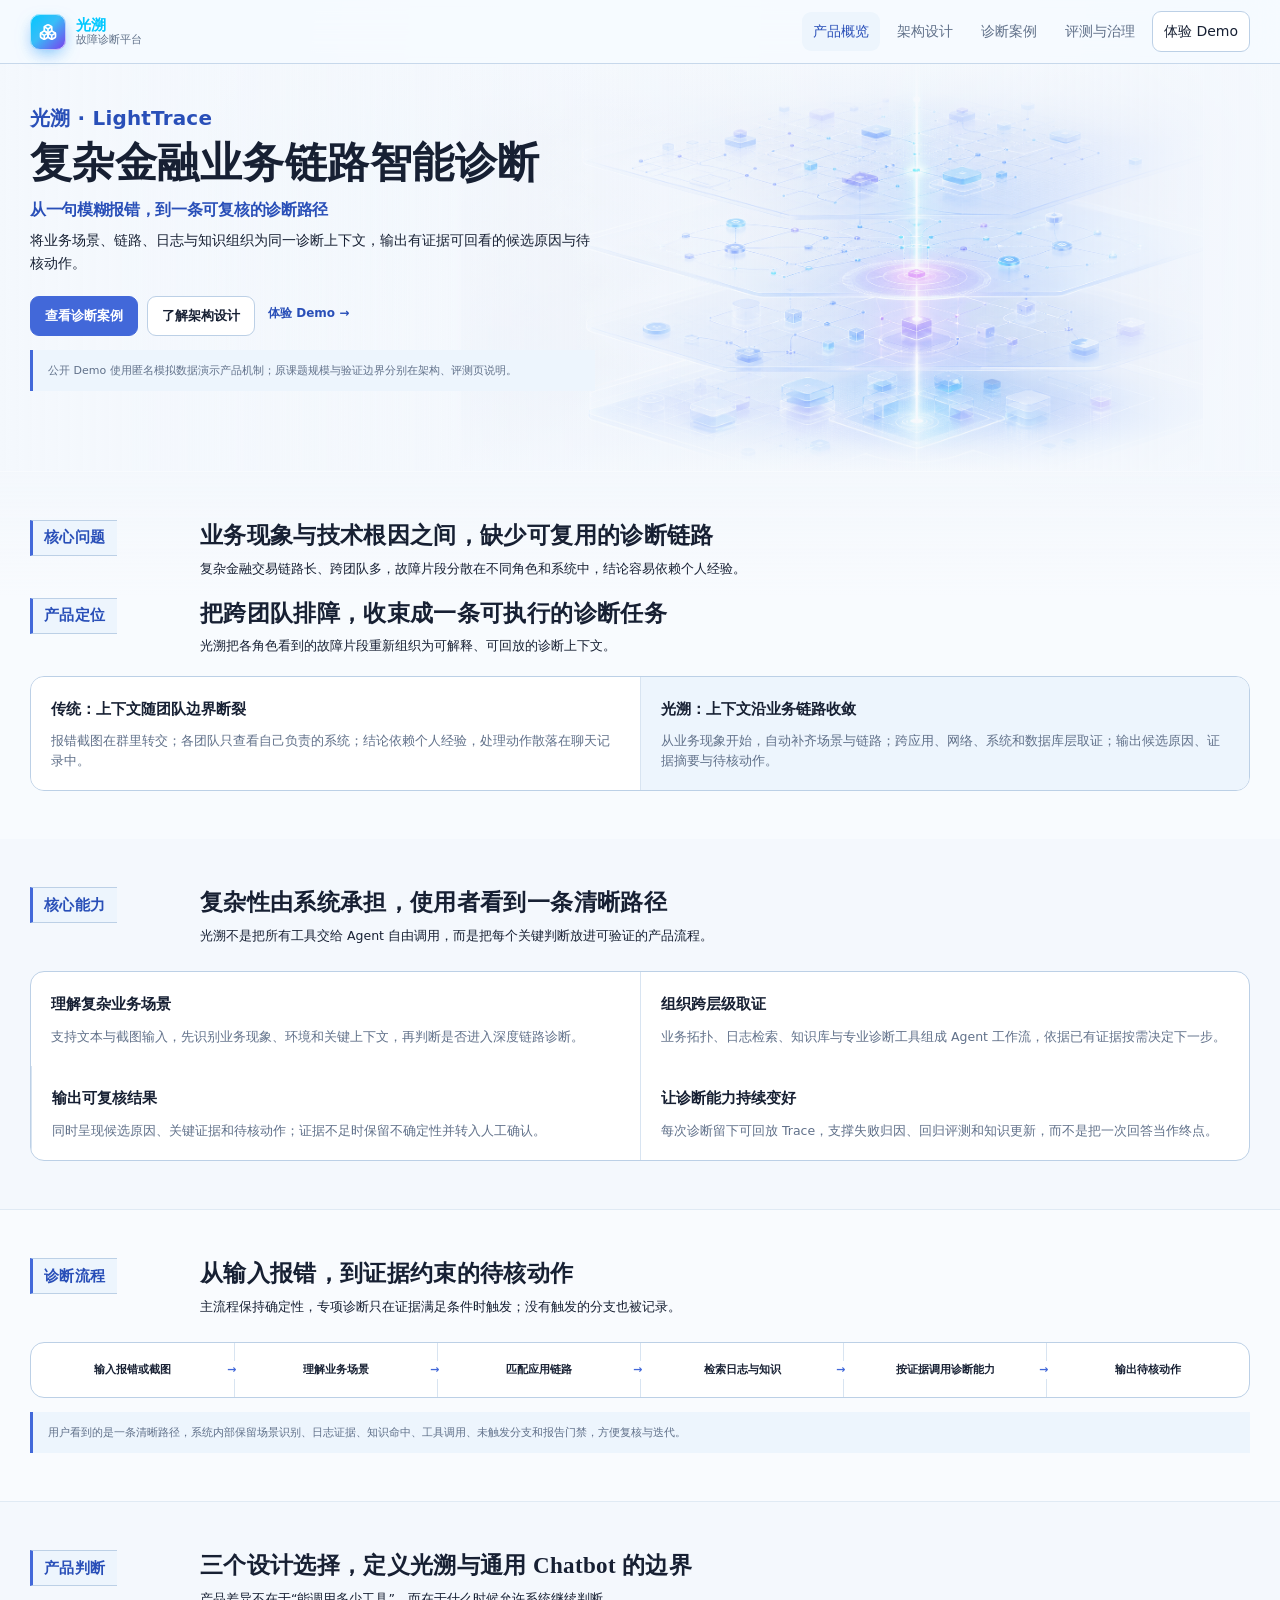
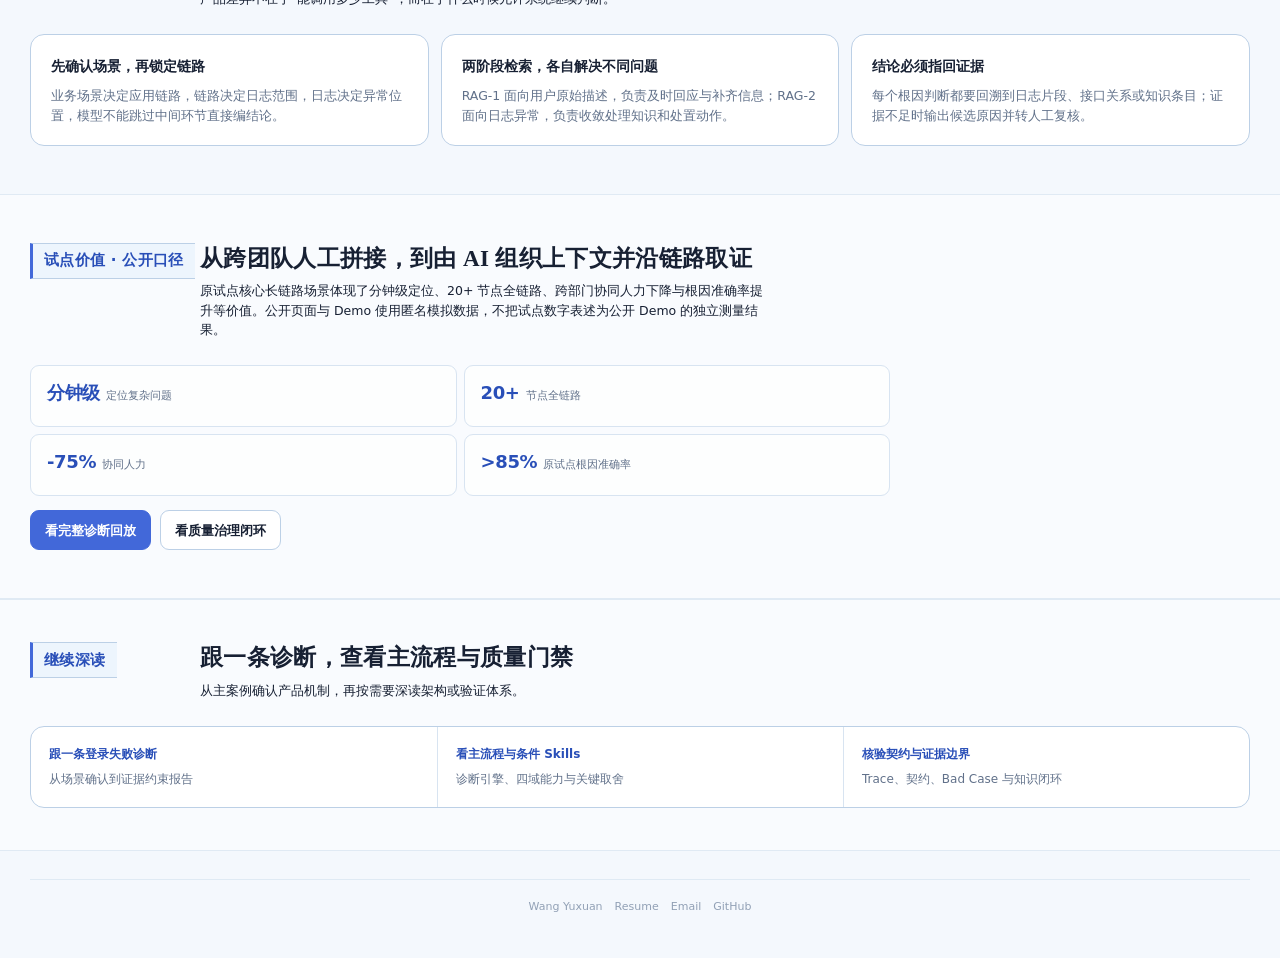
==== index.html @ bf8d35ad "feat: publish portfolio site" ====
<!doctype html>
<html lang="zh-CN">
<head>
<meta charset="utf-8"><meta name="viewport" content="width=device-width,initial-scale=1">
<meta name="description" content="光溯 LightTrace 复杂金融业务链路智能诊断平台产品概览。">
<title>光溯 LightTrace · 产品概览</title>
<link rel="stylesheet" href="guangsu-site.css">
<style>
.v2-note{margin-top:14px;padding:12px 15px;border-left:3px solid var(--blue);background:var(--soft);color:var(--muted);font-size:11px;line-height:1.55}
.path-head{margin-bottom:20px}.path-head+.path-head{margin-top:2px}.path-head h2{max-width:34em}.path-head p{max-width:46em}
.section:has(.reading-grid) .head h2{font-size:clamp(20px,1.8vw,24px);line-height:1.32}
.hero-proof{padding:0;border:0;border-radius:0;background:transparent;box-shadow:none}.hero-proof img{aspect-ratio:16/9;object-fit:cover;object-position:center top;border:0;border-radius:0;opacity:0}
.compare-grid,.capability-grid{display:grid;grid-template-columns:1fr 1fr;overflow:hidden;border:1px solid var(--line2);border-radius:var(--radius);background:var(--surface)}
.compare-grid article,.capability-grid article{padding:20px}.compare-grid article+article,.capability-grid article+article{border-left:1px solid var(--line)}
.compare-grid h3,.capability-grid h3{margin:0 0 10px;font-size:15px}.compare-grid p,.capability-grid p{margin:0;color:var(--muted);font-size:11px;line-height:1.55}.compare-grid article:first-child{background:rgba(255,255,255,.7)}.compare-grid article:last-child{background:var(--soft)}
.flow-band{display:grid;grid-template-columns:repeat(6,1fr);overflow:hidden;border:1px solid var(--line2);border-radius:var(--radius);background:var(--surface)}
.flow-band span{position:relative;padding:18px 12px;color:var(--ink);font-size:11px;font-weight:720;text-align:center}.flow-band span+span{border-left:1px solid var(--line)}.flow-band span+span:before{content:'→';position:absolute;left:-8px;top:18px;color:var(--blue);font-weight:800;background:var(--surface)}
.principle-grid{display:grid;grid-template-columns:repeat(3,1fr);gap:12px}.principle-grid article{padding:20px;border:1px solid var(--line2);border-radius:14px;background:var(--surface)}.principle-grid b{display:block;margin-bottom:8px;font-size:14px}.principle-grid p{margin:0;color:var(--muted);font-size:11px;line-height:1.55}
@media(max-width:900px){.flow-band{grid-template-columns:repeat(3,1fr)}.flow-band span:nth-child(4){border-left:0;border-top:1px solid var(--line)}.flow-band span:nth-child(n+5){border-top:1px solid var(--line)}.flow-band span:nth-child(4):before,.flow-band span:nth-child(5):before,.flow-band span:nth-child(6):before{display:none}.principle-grid{grid-template-columns:1fr}.compare-grid,.capability-grid{grid-template-columns:1fr}.compare-grid article+article,.capability-grid article+article{border-left:0;border-top:1px solid var(--line)}}
@media(max-width:680px){.flow-band{grid-template-columns:1fr}.flow-band span+span,.flow-band span:nth-child(n+4){border-left:0;border-top:1px solid var(--line)}.flow-band span+span:before{display:none}}
@media(max-width:680px){.path-head{margin-bottom:18px}.path-head+.path-head{margin-top:0}}
</style>
</head>
<body>
<a class="skip-link" href="#main">跳到主要内容</a>
<nav class="nav"><div class="shell navin"><a class="brand" href="index.html"><span class="brandmark" aria-hidden="true"><svg viewBox="0 0 24 24" fill="none"><path d="M2.97 12.92A2 2 0 0 0 2 14.63v3.24a2 2 0 0 0 .97 1.71l3 1.8a2 2 0 0 0 2.06 0L12 19v-5.5l-5-3-4.03 2.42Z"/><path d="m7 16.5-4.74-2.85M7 16.5l5-3M7 16.5v5.17"/><path d="M12 13.5V19l3.97 2.38a2 2 0 0 0 2.06 0l3-1.8a2 2 0 0 0 .97-1.71v-3.24a2 2 0 0 0-.97-1.71L17 10.5l-5 3Z"/><path d="m17 16.5-5-3m5 3 4.74-2.85M17 16.5v5.17"/><path d="M7.97 4.42A2 2 0 0 0 7 6.13v4.37l5 3 5-3V6.13a2 2 0 0 0-.97-1.71l-3-1.8a2 2 0 0 0-2.06 0l-3 1.8Z"/><path d="M12 8 7.26 5.15M12 8l4.74-2.85M12 13.5V8"/></svg></span><span>光溯<small>故障诊断平台</small></span></a><div class="links"><a aria-current="page" href="index.html">产品概览</a><a href="architecture.html">架构设计</a><a href="case-study.html">诊断案例</a><a href="evidence.html">评测与治理</a><a class="demo" href="https://aiops.litrace.site/" target="_blank" rel="noreferrer">体验 Demo</a></div></div></nav>
<main id="main">
<header class="hero"><div class="shell hero-grid"><div><h1><span class="title-label">光溯 · LightTrace</span><span class="title-main">复杂金融业务链路智能诊断</span></h1><p class="subhead">从一句模糊报错，到一条可复核的诊断路径</p><p class="lead">将业务场景、链路、日志与知识组织为同一诊断上下文，输出有证据可回看的候选原因与待核动作。</p><div class="actions"><a class="btn primary" href="case-study.html">查看诊断案例</a><a class="btn" href="architecture.html">了解架构设计</a><a class="text-link" href="https://aiops.litrace.site/" target="_blank" rel="noreferrer">体验 Demo →</a></div><div class="v2-note">公开 Demo 使用匿名模拟数据演示产品机制；原课题规模与验证边界分别在架构、评测页说明。</div></div><figure class="product-frame hero-proof"><img src="assets/hero-cross-layer.png" alt="光溯跨层诊断工作台视觉"></figure></div></header>

<section class="section path-section"><div class="shell"><div class="head path-head"><div class="label">核心问题</div><div><h2>业务现象与技术根因之间，缺少可复用的诊断链路</h2><p>复杂金融交易链路长、跨团队多，故障片段分散在不同角色和系统中，结论容易依赖个人经验。</p></div></div><div class="head path-head"><div class="label">产品定位</div><div><h2>把跨团队排障，收束成一条可执行的诊断任务</h2><p>光溯把各角色看到的故障片段重新组织为可解释、可回放的诊断上下文。</p></div></div><div class="compare-grid"><article><h3>传统：上下文随团队边界断裂</h3><p>报错截图在群里转交；各团队只查看自己负责的系统；结论依赖个人经验，处理动作散落在聊天记录中。</p></article><article><h3>光溯：上下文沿业务链路收敛</h3><p>从业务现象开始，自动补齐场景与链路；跨应用、网络、系统和数据库层取证；输出候选原因、证据摘要与待核动作。</p></article></div></div></section>

<section class="section"><div class="shell"><div class="head"><div class="label">核心能力</div><div><h2>复杂性由系统承担，使用者看到一条清晰路径</h2><p>光溯不是把所有工具交给 Agent 自由调用，而是把每个关键判断放进可验证的产品流程。</p></div></div><div class="capability-grid"><article><h3>理解复杂业务场景</h3><p>支持文本与截图输入，先识别业务现象、环境和关键上下文，再判断是否进入深度链路诊断。</p></article><article><h3>组织跨层级取证</h3><p>业务拓扑、日志检索、知识库与专业诊断工具组成 Agent 工作流，依据已有证据按需决定下一步。</p></article><article><h3>输出可复核结果</h3><p>同时呈现候选原因、关键证据和待核动作；证据不足时保留不确定性并转入人工确认。</p></article><article><h3>让诊断能力持续变好</h3><p>每次诊断留下可回放 Trace，支撑失败归因、回归评测和知识更新，而不是把一次回答当作终点。</p></article></div></div></section>

<section class="section alt"><div class="shell"><div class="head"><div class="label">诊断流程</div><div><h2>从输入报错，到证据约束的待核动作</h2><p>主流程保持确定性，专项诊断只在证据满足条件时触发；没有触发的分支也被记录。</p></div></div><div class="flow-band" aria-label="光溯核心诊断流程"><span>输入报错或截图</span><span>理解业务场景</span><span>匹配应用链路</span><span>检索日志与知识</span><span>按证据调用诊断能力</span><span>输出待核动作</span></div><div class="v2-note">用户看到的是一条清晰路径，系统内部保留场景识别、日志证据、知识命中、工具调用、未触发分支和报告门禁，方便复核与迭代。</div></div></section>

<section class="section"><div class="shell"><div class="head"><div class="label">产品判断</div><div><h2>三个设计选择，定义光溯与通用 Chatbot 的边界</h2><p>产品差异不在于“能调用多少工具”，而在于什么时候允许系统继续判断。</p></div></div><div class="principle-grid"><article><b>先确认场景，再锁定链路</b><p>业务场景决定应用链路，链路决定日志范围，日志决定异常位置，模型不能跳过中间环节直接编结论。</p></article><article><b>两阶段检索，各自解决不同问题</b><p>RAG-1 面向用户原始描述，负责及时回应与补齐信息；RAG-2 面向日志异常，负责收敛处理知识和处置动作。</p></article><article><b>结论必须指回证据</b><p>每个根因判断都要回溯到日志片段、接口关系或知识条目；证据不足时输出候选原因并转人工复核。</p></article></div></div></section>

<section class="section alt"><div class="shell"><div class="head"><div class="label">试点价值 · 公开口径</div><div><h2>从跨团队人工拼接，到由 AI 组织上下文并沿链路取证</h2><p>原试点核心长链路场景体现了分钟级定位、20+ 节点全链路、跨部门协同人力下降与根因准确率提升等价值。公开页面与 Demo 使用匿名模拟数据，不把试点数字表述为公开 Demo 的独立测量结果。</p></div></div><div class="metric-chips"><span><strong>分钟级</strong>定位复杂问题</span><span><strong>20+</strong> 节点全链路</span><span><strong>-75%</strong> 协同人力</span><span><strong>&gt;85%</strong> 原试点根因准确率</span></div><div class="actions"><a class="btn primary" href="case-study.html">看完整诊断回放</a><a class="btn" href="evidence.html">看质量治理闭环</a></div></div></section>

<section class="section alt reading-section"><div class="shell"><div class="head"><div class="label">继续深读</div><div><h2>跟一条诊断，查看主流程与质量门禁</h2><p>从主案例确认产品机制，再按需要深读架构或验证体系。</p></div></div><div class="reading-grid reading-rail"><a href="case-study.html">跟一条登录失败诊断<small>从场景确认到证据约束报告</small></a><a href="architecture.html">看主流程与条件 Skills<small>诊断引擎、四域能力与关键取舍</small></a><a href="evidence.html">核验契约与证据边界<small>Trace、契约、Bad Case 与知识闭环</small></a></div></div></section>
</main>
<footer class="footer"><div class="shell footin"><div class="foot-links"><span class="copyright">Wang Yuxuan</span><a href="resume/" target="_blank" rel="noreferrer">Resume</a><a href="mailto:wangyx9621@163.com">Email</a><a href="https://github.com/Yuxuan-23" target="_blank" rel="noreferrer">GitHub</a></div></div></footer>
</body></html>
---- guangsu-site.css ----
:root{color-scheme:light;--bg:#f4f8fd;--surface:#fff;--soft:#edf5fd;--violet:#f0edff;--sage:#e7f3ee;--silver:#eef2f6;--ink:#172033;--muted:#61718a;--line:#d8e4f1;--line2:#bcd0e6;--blue:#4268d9;--blue2:#294fb8;--green:#237967;--amber:#966015;--radius:14px;--max:1220px;--shadow:0 14px 36px rgba(45,83,130,.1)}
*{box-sizing:border-box}html{scroll-behavior:smooth}body{margin:0;background:radial-gradient(circle at 8% 0,rgba(38,187,229,.08),transparent 28rem),radial-gradient(circle at 92% 2%,rgba(111,82,224,.07),transparent 30rem),var(--bg);color:var(--ink);font-family:"SF Pro Display","PingFang SC","Microsoft YaHei",system-ui,sans-serif;line-height:1.65;-webkit-font-smoothing:antialiased}a{color:inherit;text-decoration:none}img{display:block;max-width:100%}.shell{width:min(calc(100% - 40px),var(--max));margin:auto}.nav{position:sticky;top:0;z-index:20;height:64px;border-bottom:1px solid rgba(188,208,230,.8);background:rgba(247,251,255,.9);backdrop-filter:blur(16px)}.navin{height:100%;display:flex;align-items:center;justify-content:space-between;gap:22px}.brand{display:flex;align-items:center;gap:10px;font-size:15px;font-weight:750}.brandmark{width:34px;height:34px;display:grid;place-items:center;border-radius:10px;background:linear-gradient(145deg,#1ebde7,#6753e7);color:#fff;box-shadow:0 8px 18px rgba(65,105,225,.22)}.brand small{display:block;color:var(--muted);font-size:10px;font-weight:520}.links{display:flex;align-items:center;gap:6px;white-space:nowrap}.links a{padding:8px 11px;border-radius:9px;color:var(--muted);font-size:13px}.links a:hover,.links a[aria-current=page]{background:var(--soft);color:var(--blue2)}.links .demo{border:1px solid var(--line2);background:var(--surface);color:var(--ink)}
.hero{padding:48px 0 40px}.hero-grid{display:grid;grid-template-columns:.96fr 1.04fr;gap:38px;align-items:center}.kicker{margin:0 0 8px;color:var(--blue);font-size:12px;font-weight:760;letter-spacing:.01em}.hero h1{margin:0 0 14px;font-size:clamp(32px,3vw,42px);line-height:1.15;letter-spacing:-.035em}.hero p{max-width:44em;margin:0 0 20px;color:var(--muted);font-size:15px}.actions{display:flex;flex-wrap:wrap;gap:9px}.btn{display:inline-flex;min-height:40px;align-items:center;justify-content:center;padding:0 14px;border:1px solid var(--line2);border-radius:9px;background:var(--surface);font-size:13px;font-weight:700}.btn.primary{border-color:var(--blue);background:var(--blue);color:#fff}.product-frame{padding:12px;border:1px solid var(--line2);border-radius:18px;background:rgba(255,255,255,.76);box-shadow:var(--shadow)}.product-frame img{width:100%;aspect-ratio:16/9;object-fit:cover;object-position:top;border:1px solid var(--line);border-radius:10px}.caption{display:flex;justify-content:space-between;gap:16px;padding:10px 2px 0;color:var(--muted);font-size:11px}
.section{padding:60px 0}.section.alt{border-block:1px solid rgba(216,228,241,.75);background:rgba(255,255,255,.42)}.head{display:grid;grid-template-columns:180px 1fr;gap:24px;margin-bottom:24px}.head .label{color:var(--blue);font-size:11px;font-weight:760}.head h2{margin:0 0 7px;font-size:clamp(24px,2.3vw,32px);line-height:1.22;letter-spacing:-.03em}.head p{max-width:68em;margin:0;color:var(--muted);font-size:13px}.subhead{margin:0 0 14px;font-size:18px;letter-spacing:-.02em}.small{color:var(--muted);font-size:12px}
.pain-grid{display:grid;grid-template-columns:repeat(4,1fr);overflow:hidden;border:1px solid var(--line2);border-radius:var(--radius);background:var(--surface)}.pain{min-height:190px;padding:22px}.pain+.pain{border-left:1px solid var(--line)}.pain strong{display:block;margin-bottom:9px;font-size:16px}.pain p{margin:0;color:var(--muted);font-size:13px}.impact{display:block;margin-top:18px;color:var(--blue2);font-size:12px;font-weight:720}
.before-after{display:grid;grid-template-columns:1fr 44px 1fr;align-items:stretch}.path{padding:22px;border:1px solid var(--line);border-radius:var(--radius);background:var(--surface)}.path.old{background:#f7f8fa}.path.new{background:var(--soft);border-color:var(--line2)}.path h3{margin:0 0 14px;font-size:16px}.steps{display:flex;flex-wrap:wrap;gap:7px}.step{padding:8px 10px;border-radius:8px;background:#fff;border:1px solid var(--line);font-size:12px}.arrow{display:grid;place-items:center;color:var(--blue);font-weight:800}
.arch{padding:22px;border:1px solid var(--line2);border-radius:18px;background:var(--surface);box-shadow:var(--shadow)}.arch-row{display:grid;grid-template-columns:130px 1fr;gap:14px;padding:14px 0}.arch-row+.arch-row{border-top:1px solid var(--line)}.layer{padding:12px;border-radius:9px;background:#dce7f2;color:var(--ink);font-size:13px;font-weight:730;text-align:center}.layer.blue{background:#dce8fb;color:#24406f}.layer.light{background:#e8f2ee;color:#23473e}.modules{display:grid;grid-template-columns:repeat(4,1fr);gap:9px}.module{padding:12px;border:1px solid var(--line);border-radius:9px;background:var(--silver);font-size:12px}.module strong{display:block;margin-bottom:4px;font-size:13px}.module span{color:var(--muted)}.module.violet{background:var(--violet)}
.value-grid{display:grid;grid-template-columns:repeat(3,1fr);gap:12px}.value{padding:22px;border:1px solid var(--line);border-radius:var(--radius);background:var(--surface)}.value b{display:block;margin-bottom:5px;color:var(--blue);font-size:25px;letter-spacing:-.03em}.value h3{margin:0 0 7px;font-size:16px}.value p{margin:0;color:var(--muted);font-size:12px}.scope{margin-top:12px;padding:12px 14px;border-left:3px solid var(--blue);background:var(--soft);color:var(--muted);font-size:12px}
.demo-layout{display:grid;grid-template-columns:1.1fr .9fr;gap:16px}.video-slot{min-height:380px;display:grid;place-items:center;padding:32px;border:1px solid var(--line2);border-radius:var(--radius);background:linear-gradient(145deg,var(--soft),var(--violet));text-align:center}.play{width:50px;height:50px;display:grid;place-items:center;margin:0 auto 14px;border:1px solid var(--line2);border-radius:12px;background:#fff;color:var(--blue)}.video-slot h3{margin:0 0 7px;font-size:19px}.video-slot p{max-width:38em;margin:0;color:var(--muted);font-size:13px}.shot-stack{display:grid;grid-template-columns:1fr 1fr;gap:10px}.shot{overflow:hidden;border:1px solid var(--line);border-radius:var(--radius);background:var(--surface)}.shot img{width:100%;aspect-ratio:16/10;object-fit:cover;object-position:top}.shot p{margin:0;padding:10px;color:var(--muted);font-size:11px}
.route-grid{display:grid;grid-template-columns:repeat(3,1fr);gap:12px}.route{min-height:180px;display:flex;flex-direction:column;justify-content:space-between;padding:20px;border:1px solid var(--line);border-radius:var(--radius);background:var(--surface)}.route h3{margin:0 0 7px;font-size:17px}.route p{margin:0;color:var(--muted);font-size:12px}.route span{margin-top:18px;color:var(--blue2);font-size:12px;font-weight:730}
.pagehead{padding:36px 0 26px;border-bottom:1px solid var(--line)}.pagehead h1{margin:0 0 8px;font-size:clamp(30px,3.2vw,40px);line-height:1.17;letter-spacing:-.035em}.pagehead p{max-width:68em;margin:0;color:var(--muted);font-size:14px}.prose{max-width:920px}.prose h2{margin:42px 0 10px;font-size:24px;letter-spacing:-.025em}.prose h3{margin:24px 0 8px;font-size:17px}.prose p,.prose li{color:#43526a;font-size:14px}.quote{padding:18px 20px;border-left:3px solid var(--blue);background:var(--soft);font-weight:650}.facts{display:grid;grid-template-columns:repeat(3,1fr);gap:10px}.fact{padding:16px;border:1px solid var(--line);border-radius:10px;background:var(--surface);font-size:12px;color:var(--muted)}.fact-tag{display:inline-block;margin-bottom:9px;padding:3px 8px;border-radius:20px;background:var(--soft);color:var(--blue2);font-size:10px;font-weight:730;letter-spacing:.02em}.fact b{display:block;margin-bottom:5px;color:var(--ink);font-size:15px}.flow{padding:20px;border:1px solid var(--line2);border-radius:16px;background:var(--surface)}.flow-group+.flow-group{margin-top:14px;padding-top:14px;border-top:1px solid var(--line)}.flow-title{margin-bottom:9px;color:var(--muted);font-size:11px;font-weight:730}.flow-nodes{display:grid;grid-template-columns:repeat(4,1fr);gap:22px}.node{position:relative;padding:13px;border:1px solid var(--line2);border-radius:9px;background:var(--soft);font-size:12px}.node:not(:last-child):after{content:"→";position:absolute;right:-17px;color:#8199b8}.node strong{display:block}.node span{color:var(--muted);font-size:11px}.trace{display:grid;grid-template-columns:1.1fr .9fr;gap:12px}.panel{padding:20px;border:1px solid var(--line);border-radius:var(--radius);background:var(--surface)}.panel h3{margin:0 0 12px;font-size:17px}.timeline{display:grid;gap:8px}.traceitem{display:grid;grid-template-columns:24px 1fr auto;gap:8px;font-size:12px}.traceitem i{width:17px;height:17px;display:grid;place-items:center;border-radius:50%;background:var(--blue);color:#fff;font-size:9px;font-style:normal}.traceitem em{color:var(--muted);font-size:10px;font-style:normal}.footer{padding:28px 0 42px;color:var(--muted);font-size:12px}.footin{display:flex;justify-content:space-between;gap:20px;padding-top:18px;border-top:1px solid var(--line)}

.provenance{display:grid;grid-template-columns:repeat(4,1fr);overflow:hidden;margin-top:18px;border:1px solid var(--line2);border-radius:12px;background:var(--surface)}.prov{padding:15px}.prov+.prov{border-left:1px solid var(--line)}.prov b{display:block;margin-bottom:4px;font-size:12px}.prov span{display:block;color:var(--muted);font-size:11px}.prov.mine{background:var(--soft)}
.sequence-map{overflow:hidden;border:1px solid var(--line2);border-radius:14px;background:var(--surface)}.seq-row{display:grid;grid-template-columns:126px 1fr;min-height:76px}.seq-row+.seq-row{border-top:1px solid var(--line)}.seq-label{display:flex;align-items:center;padding:14px;border-right:1px solid var(--line);background:#dce7f2;color:var(--ink);font-size:12px;font-weight:720}.seq-body{display:grid;grid-template-columns:repeat(6,1fr);align-items:stretch}.seq-cell{position:relative;padding:13px 12px;border-right:1px solid var(--line);font-size:11px}.seq-cell:last-child{border-right:0}.seq-cell b{display:block;margin-bottom:3px;font-size:12px}.seq-cell span{color:var(--muted)}.seq-cell.accent{background:var(--soft)}.seq-cell.violet{background:var(--violet)}.seq-cell.gate{background:var(--sage)}.seq-cell.empty{background:#fafbfd}.seq-callout{margin-top:10px;padding:11px 13px;border-left:3px solid var(--blue);background:var(--soft);color:var(--muted);font-size:12px}
.enterprise-arch{overflow:hidden;border:1px solid var(--line2);border-radius:14px;background:var(--surface);box-shadow:var(--shadow)}.ea-row{display:grid;grid-template-columns:118px 1fr}.ea-row+.ea-row{border-top:1px solid var(--line)}.ea-label{display:flex;align-items:center;justify-content:center;padding:14px;border-right:1px solid var(--line);background:#dce7f2;color:var(--ink);font-size:12px;font-weight:720;text-align:center}.ea-label.blue{background:#dce8fb;color:#24406f}.ea-body{padding:12px}.domain-heads,.domain-body{display:grid;grid-template-columns:repeat(4,1fr);gap:8px}.domain-heads{margin-bottom:8px}.domain-head{padding:7px;border-radius:7px;background:#dce8fb;color:#24406f;font-size:11px;font-weight:720;text-align:center}.domain-head:nth-child(2){background:#e8e7f6;color:#4b4772}.domain-head:nth-child(3){background:#e2f0ed;color:#285f53}.domain-head:nth-child(4){background:#e7ecf2;color:#405066}.domain-col{min-height:112px;padding:10px;border:1px solid var(--line);border-radius:8px;background:var(--soft)}.domain-col:nth-child(2){background:#f1effa}.domain-col:nth-child(3){background:#edf7f3}.domain-col:nth-child(4){background:#f0f3f7}.domain-col b{display:block;margin-bottom:6px;font-size:12px}.domain-col ul{margin:0;padding-left:16px;color:var(--muted);font-size:10px}.support-grid{display:grid;grid-template-columns:1.1fr 1fr 1fr;gap:8px}.support-block{padding:10px;border:1px solid var(--line);border-radius:8px;background:#f8fafc;font-size:11px}.support-block:nth-child(2){background:#f3f0fa}.support-block:nth-child(3){background:#eef6f3}.support-block b{display:block}.support-block span{color:var(--muted);font-size:10px}

.diagnosis-flow{padding:20px;border:1px solid var(--line2);border-radius:14px;background:var(--surface);box-shadow:var(--shadow)}.df-main{display:grid;grid-template-columns:1fr 40px 1fr 40px 2fr 40px 1fr;align-items:center}.df-node{min-height:76px;padding:12px;border:1px solid var(--line2);border-radius:9px;background:var(--silver);font-size:11px}.df-node b{display:block;margin-bottom:3px;font-size:12px}.df-node span{color:var(--muted)}.df-node.intent{background:var(--soft)}.df-node.rag{background:var(--violet)}.df-node.scene{background:#e8f1fb}.df-node.confirm{background:var(--sage)}.df-arrow{color:#7e96b4;text-align:center;font-weight:800}.df-parallel{display:grid;grid-template-columns:1fr 1fr;gap:8px}.df-branch-label{margin:13px 0 7px;color:var(--muted);font-size:10px;font-weight:720}.df-branches{display:grid;grid-template-columns:1fr 1fr;gap:10px}.df-branch{padding:11px 12px;border:1px solid var(--line);border-radius:8px;background:#fafbfd;font-size:11px}.df-branch b{display:block}.df-branch span{color:var(--muted)}.df-deep{display:grid;grid-template-columns:repeat(6,1fr);gap:8px;margin-top:10px}.df-deep .df-node{min-height:82px}.df-note{margin-top:12px;padding:10px 12px;border-left:3px solid var(--blue);background:var(--soft);color:var(--muted);font-size:11px}
@media(max-width:900px){.hero-grid,.demo-layout,.trace{grid-template-columns:1fr}.head{grid-template-columns:1fr;gap:6px}.pain-grid{grid-template-columns:1fr 1fr}.pain:nth-child(3){border-left:0;border-top:1px solid var(--line)}.pain:nth-child(4){border-top:1px solid var(--line)}.modules{grid-template-columns:1fr 1fr}.route-grid{grid-template-columns:1fr}.value-grid,.facts{grid-template-columns:1fr 1fr}.flow-nodes{grid-template-columns:1fr 1fr}.node:after{display:none}.provenance{grid-template-columns:1fr 1fr}.prov:nth-child(3){border-left:0;border-top:1px solid var(--line)}.prov:nth-child(4){border-top:1px solid var(--line)}.seq-row{grid-template-columns:100px 1fr}.seq-body{grid-template-columns:repeat(3,1fr)}.seq-cell:nth-child(n+4){border-top:1px solid var(--line)}.ea-row{grid-template-columns:92px 1fr}.domain-heads,.domain-body{grid-template-columns:1fr 1fr}.support-grid{grid-template-columns:1fr 1fr}.df-main{grid-template-columns:1fr}.df-arrow{padding:4px;transform:rotate(90deg)}.df-deep{grid-template-columns:repeat(3,1fr)}}
@media(max-width:680px){.shell{width:min(calc(100% - 28px),var(--max))}.nav{height:58px}.navin{gap:8px}.brand>span:last-child{display:none}.links{max-width:calc(100% - 44px);overflow-x:auto;scrollbar-width:none}.links::-webkit-scrollbar{display:none}.links a{padding:7px 9px;font-size:12px}.hero{padding:34px 0 30px}.hero h1{font-size:30px}.section{padding:44px 0}.pain-grid,.value-grid,.facts,.shot-stack,.provenance{grid-template-columns:1fr}.pain+.pain,.prov+.prov{border-left:0;border-top:1px solid var(--line)}.before-after{grid-template-columns:1fr}.arrow{height:36px;transform:rotate(90deg)}.arch{padding:14px}.arch-row{grid-template-columns:1fr}.modules,.flow-nodes{grid-template-columns:1fr}.video-slot,.demo-intro{min-height:280px}.caption,.footin{display:grid}.pagehead{padding:30px 0 22px}.seq-row,.ea-row{grid-template-columns:1fr}.seq-label,.ea-label{border-right:0}.seq-body{grid-template-columns:1fr}.seq-cell{border-right:0;border-top:1px solid var(--line)}.seq-cell:first-child{border-top:0}.domain-heads{display:none}.domain-body,.support-grid{grid-template-columns:1fr}.diagnosis-flow{padding:14px}.df-parallel,.df-branches,.df-deep{grid-template-columns:1fr}}
@media(prefers-reduced-motion:reduce){html{scroll-behavior:auto}}

/* Editorial case-study rhythm: quieter headings, denser reading, wide technical figures. */
.hero{padding:44px 0 36px}.hero h1,.pagehead h1{font-size:clamp(26px,2.2vw,32px);line-height:1.25;letter-spacing:-.02em;font-weight:700}.hero h1{margin-bottom:12px}.hero p{max-width:36em;margin-bottom:18px;font-size:14px}.section{padding:46px 0}.head{gap:16px;margin-bottom:18px}.head h2,.prose h2{font-size:clamp(20px,1.6vw,24px);line-height:1.3;letter-spacing:-.015em;font-weight:680}.head p,.pagehead p{max-width:46em;font-size:14px}.pagehead{padding:32px 0 24px}.prose{max-width:740px}.prose h2{margin:32px 0 8px}.prose h3{margin:22px 0 7px;font-size:16px;font-weight:650}.pain{min-height:0;padding:18px}.value b{font-size:22px}.human-trace article{min-height:0;padding:16px}.human-trace i{margin-bottom:11px}.case-narrative h3,.owner-statement>article h3,.prompt-guardrails h3{font-size:18px}.gate-number{font-size:28px}.knowledge-governance aside strong{font-size:36px}.metric-lanes b{font-size:12px}.badcase-loop p{font-size:11px}.knowledge-model span{font-size:11px}.governance-index a:hover{transform:none}
.demo-intro{min-height:380px;display:grid;place-items:center;padding:32px;border:1px solid var(--line2);border-radius:var(--radius);background:linear-gradient(145deg,var(--soft),var(--violet));text-align:center}.demo-intro h3{margin:0 0 8px;font-size:19px}.demo-intro p{max-width:38em;margin:0;color:var(--muted);font-size:13px}

.skip-link{position:fixed;top:8px;left:8px;z-index:30;padding:8px 12px;background:var(--ink);color:#fff;transform:translateY(-160%)}.skip-link:focus{transform:translateY(0)}
.evidence-head{padding:48px 0 38px}.evidence-intro{display:grid;grid-template-columns:1.15fr .85fr;gap:56px;align-items:end}.evidence-intro h1{max-width:16em}.evidence-intro>p{max-width:36em;padding-bottom:5px}
.evidence-section{padding:30px 0}.module-index{display:grid;grid-template-columns:1fr 1fr;border-block:1px solid var(--line2)}.module-index article{display:grid;grid-template-columns:48px 1fr;gap:14px;padding:22px 24px}.module-index article+article{border-left:1px solid var(--line2)}.module-index span{color:var(--blue);font:700 13px ui-monospace,SFMono-Regular,Menlo,monospace}.module-index b{font-size:15px}.module-index p{margin:3px 0 0;color:var(--muted);font-size:12px}
.evidence-case{display:grid;grid-template-columns:1.45fr .55fr;gap:14px}.case-narrative,.gate-summary{padding:26px;border:1px solid var(--line2);background:var(--surface)}.case-narrative{border-radius:18px 8px 8px 18px}.gate-summary{border-radius:8px 18px 18px 8px;background:var(--sage)}.case-tag,.eyebrow{margin-bottom:10px;color:var(--blue);font-size:11px;font-weight:760}.case-narrative h3{max-width:25em;margin:0 0 10px;font-size:23px;line-height:1.3;letter-spacing:-.025em}.case-narrative>p{max-width:62em;margin:0 0 20px;color:var(--muted);font-size:13px}.finding-row{display:grid;grid-template-columns:110px 1fr;gap:10px;padding:11px 0;border-top:1px solid var(--line);font-size:12px}.finding-row span{color:var(--green);font-weight:730}.finding-row.muted span{color:var(--muted)}.gate-number{color:var(--green);font:760 42px/1 ui-monospace,SFMono-Regular,Menlo,monospace;letter-spacing:-.06em}.gate-summary>p{margin:5px 0 18px;font-size:12px;font-weight:720}.gate-summary dl{margin:0}.gate-summary dl div{display:flex;justify-content:space-between;gap:12px;padding:9px 0;border-top:1px solid rgba(35,121,103,.18);font-size:12px}.gate-summary dt{color:#52756c}.gate-summary dd{margin:0;font-weight:720}.gate-summary small{display:block;margin-top:14px;color:#52756c;font-size:10px}
.human-trace{display:grid;grid-template-columns:repeat(5,1fr);margin-top:14px;overflow:hidden;border:1px solid var(--line2);border-radius:14px;background:var(--surface)}.human-trace article{position:relative;min-height:150px;padding:19px}.human-trace article+article{border-left:1px solid var(--line)}.human-trace i{display:block;margin-bottom:24px;color:var(--blue);font:700 12px ui-monospace,SFMono-Regular,Menlo,monospace;font-style:normal}.human-trace b{display:block;font-size:14px}.human-trace p{margin:5px 0 0;color:var(--muted);font-size:11px}
.skip-grid{display:grid;grid-template-columns:1fr 1fr 1.12fr;gap:10px;margin-top:14px}.skip-grid article{padding:20px;border:1px solid var(--line);border-radius:12px;background:var(--silver)}.skip-grid article.next-action{background:var(--soft);border-color:var(--line2)}.skip-grid span{color:var(--amber);font-size:10px;font-weight:760}.skip-grid .next-action span{color:var(--blue)}.skip-grid h3{margin:7px 0 5px;font-size:15px}.skip-grid p{margin:0;color:var(--muted);font-size:11px}
.technical-proof{margin-top:14px;border:1px solid var(--line);border-radius:12px;background:var(--surface)}.technical-proof summary{padding:15px 18px;cursor:pointer;color:var(--blue2);font-size:12px;font-weight:720}.technical-proof summary:focus-visible{outline:2px solid var(--blue);outline-offset:3px}.proof-grid{display:grid;grid-template-columns:repeat(3,1fr);border-top:1px solid var(--line)}.proof-grid p{margin:0;padding:15px 18px;color:var(--muted);font-size:11px}.proof-grid p:nth-child(n+4){border-top:1px solid var(--line)}.proof-grid p:not(:nth-child(3n+1)){border-left:1px solid var(--line)}.proof-grid b{display:block;margin-bottom:3px;color:var(--ink);font-size:12px}.proof-copy{padding:0 18px 15px;border-top:1px solid var(--line)}.proof-copy p{max-width:76em;color:var(--muted);font-size:12px}
.knowledge-story{display:grid;grid-template-columns:.82fr 1.18fr;gap:14px}.knowledge-thesis{padding:26px;border-radius:18px;background:var(--ink);color:#fff}.knowledge-thesis .eyebrow{color:#9cb8ff}.knowledge-thesis h3{max-width:16em;margin:0 0 12px;font-size:25px;line-height:1.28;letter-spacing:-.03em}.knowledge-thesis>p:last-child{margin:0;color:#bac6d9;font-size:12px}.failure-map{display:grid;grid-template-columns:repeat(3,1fr);overflow:hidden;border:1px solid var(--line2);border-radius:18px;background:var(--surface)}.failure-map article{padding:22px}.failure-map article+article{border-left:1px solid var(--line)}.failure-map span{color:var(--muted);font-size:10px}.failure-map b{display:block;margin:20px 0 6px;font-size:16px}.failure-map p{margin:0;color:var(--muted);font-size:11px}
.quality-loop{display:grid;grid-template-columns:230px 1fr;margin-top:14px;border:1px solid var(--line2);border-radius:14px;background:var(--surface)}.loop-title{padding:22px;border-right:1px solid var(--line);background:var(--soft)}.loop-title span{font-size:14px;font-weight:730}.loop-title p{margin:6px 0 0;color:var(--muted);font-size:11px}.quality-loop ol{display:grid;grid-template-columns:repeat(5,1fr);margin:0;padding:0;list-style:none}.quality-loop li{position:relative;padding:20px 15px}.quality-loop li+li{border-left:1px solid var(--line)}.quality-loop b{display:block;font-size:12px}.quality-loop span{display:block;margin-top:4px;color:var(--muted);font-size:10px}
.knowledge-evidence{display:grid;grid-template-columns:1fr 1fr;gap:14px;margin-top:14px}.knowledge-evidence article{padding:22px;border:1px solid var(--line);border-radius:12px;background:var(--surface)}.knowledge-evidence h3{margin:0 0 12px;font-size:15px}.knowledge-evidence ul{margin:0;padding-left:17px;color:var(--muted);font-size:11px}.knowledge-evidence li+li{margin-top:6px}
@media(max-width:900px){.evidence-intro,.knowledge-story{grid-template-columns:1fr}.evidence-case{grid-template-columns:1fr}.case-narrative,.gate-summary{border-radius:14px}.human-trace{grid-template-columns:repeat(2,1fr)}.human-trace article:nth-child(odd){border-left:0}.human-trace article:nth-child(n+3){border-top:1px solid var(--line)}.skip-grid{grid-template-columns:1fr 1fr}.skip-grid .next-action{grid-column:1/-1}.failure-map{grid-template-columns:1fr}.failure-map article+article{border-left:0;border-top:1px solid var(--line)}.quality-loop{grid-template-columns:1fr}.loop-title{border-right:0;border-bottom:1px solid var(--line)}.quality-loop ol{grid-template-columns:repeat(3,1fr)}.quality-loop li:nth-child(4){border-left:0;border-top:1px solid var(--line)}.quality-loop li:nth-child(n+4){border-top:1px solid var(--line)}}
@media(max-width:680px){.module-index,.knowledge-evidence{grid-template-columns:1fr}.module-index article+article{border-left:0;border-top:1px solid var(--line2)}.human-trace,.skip-grid,.proof-grid,.quality-loop ol{grid-template-columns:1fr}.human-trace article+article,.human-trace article:nth-child(odd){border-left:0}.human-trace article:nth-child(n+2){border-top:1px solid var(--line)}.skip-grid .next-action{grid-column:auto}.proof-grid p:not(:nth-child(3n+1)){border-left:0}.proof-grid p:nth-child(n+2){border-top:1px solid var(--line)}.quality-loop li+li,.quality-loop li:nth-child(4){border-left:0;border-top:1px solid var(--line)}}

.governance-index{display:grid;grid-template-columns:repeat(4,1fr);border-block:1px solid var(--line2)}.governance-index a{display:grid;grid-template-columns:34px 1fr;padding:20px 18px;transition:background .2s ease,transform .2s ease}.governance-index a+a{border-left:1px solid var(--line2)}.governance-index a:hover{background:var(--soft);transform:translateY(-2px)}.governance-index a:focus-visible{outline:2px solid var(--blue);outline-offset:2px}.governance-index span{grid-row:1/3;color:var(--blue);font:700 11px ui-monospace,SFMono-Regular,Menlo,monospace}.governance-index b{font-size:13px}.governance-index small{color:var(--muted);font-size:10px}
.owner-statement{display:grid;grid-template-columns:.78fr 1.22fr;gap:14px}.owner-statement>article{padding:28px;border-radius:18px;background:var(--ink);color:#fff}.owner-statement>article .eyebrow{color:#9cb8ff}.owner-statement>article h3{margin:0 0 12px;font-size:24px;line-height:1.3;letter-spacing:-.03em}.owner-statement>article p:last-child{margin:0;color:#bac6d9;font-size:12px}.quality-questions{display:grid;grid-template-columns:1fr 1fr;overflow:hidden;border:1px solid var(--line2);border-radius:18px;background:var(--surface)}.quality-questions article{padding:20px}.quality-questions article:nth-child(even){border-left:1px solid var(--line)}.quality-questions article:nth-child(n+3){border-top:1px solid var(--line)}.quality-questions span{color:var(--blue);font-size:10px;font-weight:760}.quality-questions b{display:block;margin:12px 0 5px;font-size:14px}.quality-questions p{margin:0;color:var(--muted);font-size:10px}.metric-lanes{display:grid;grid-template-columns:repeat(4,1fr);margin-top:14px;border:1px solid var(--line2);border-radius:12px;background:var(--surface)}.metric-lanes article{padding:17px}.metric-lanes article+article{border-left:1px solid var(--line)}.metric-lanes span{display:block;color:var(--muted);font-size:10px}.metric-lanes b{font-size:11px}
.knowledge-governance{display:grid;grid-template-columns:210px 1fr;gap:14px}.knowledge-governance>aside{display:flex;flex-direction:column;justify-content:flex-end;padding:25px;border-radius:18px;background:var(--blue);color:#fff}.knowledge-governance aside strong{font:760 58px/1 ui-monospace,SFMono-Regular,Menlo,monospace;letter-spacing:-.08em}.knowledge-governance aside span{margin-top:8px;font-size:13px;font-weight:720}.knowledge-governance aside p{margin:6px 0 0;color:#dbe5ff;font-size:10px}.knowledge-pipeline{display:grid;grid-template-columns:repeat(4,1fr);overflow:hidden;border:1px solid var(--line2);border-radius:18px;background:var(--surface)}.knowledge-pipeline article{padding:21px}.knowledge-pipeline article+article{border-left:1px solid var(--line)}.knowledge-pipeline i{display:block;margin-bottom:28px;color:var(--blue);font:700 11px ui-monospace,SFMono-Regular,Menlo,monospace;font-style:normal}.knowledge-pipeline b{display:block;font-size:13px}.knowledge-pipeline p{margin:5px 0 0;color:var(--muted);font-size:10px}.knowledge-model{display:flex;align-items:center;justify-content:space-between;gap:8px;margin-top:14px;padding:16px;border:1px solid var(--line2);border-radius:12px;background:var(--soft)}.knowledge-model span{padding:8px 10px;border-radius:7px;background:#fff;font-size:10px;font-weight:720}.knowledge-model i{color:var(--blue);font-style:normal}.knowledge-principles{display:grid;grid-template-columns:repeat(3,1fr);gap:10px;margin-top:14px}.knowledge-principles article{padding:19px;border:1px solid var(--line);border-radius:11px;background:var(--surface)}.knowledge-principles b{font-size:13px}.knowledge-principles p{margin:5px 0 0;color:var(--muted);font-size:10px}
.eval-system{display:grid;grid-template-columns:.88fr 1.12fr;gap:14px}.prompt-guardrails{padding:25px;border-radius:18px;background:var(--ink);color:#fff}.prompt-guardrails .eyebrow{color:#9cb8ff}.prompt-guardrails h3{margin:0 0 14px;font-size:22px}.prompt-guardrails ul{margin:0;padding-left:18px;color:#bac6d9;font-size:11px}.prompt-guardrails li+li{margin-top:7px}.eval-layers{display:grid;overflow:hidden;border:1px solid var(--line2);border-radius:18px;background:var(--surface)}.eval-layers article{display:grid;grid-template-columns:130px 1fr;align-items:center;padding:18px}.eval-layers article+article{border-top:1px solid var(--line)}.eval-layers span{grid-row:1/3;color:var(--blue);font-size:10px;font-weight:760}.eval-layers b{font-size:13px}.eval-layers p{margin:2px 0 0;color:var(--muted);font-size:10px}.badcase-loop{display:grid;grid-template-columns:1fr 24px 1fr 24px 1fr 24px 1fr 24px 1fr;align-items:stretch;margin-top:14px;border:1px solid var(--line2);border-radius:14px;background:var(--surface)}.badcase-loop>div{padding:17px}.badcase-loop>i{display:grid;place-items:center;color:var(--blue);font-style:normal}.badcase-loop span{display:block;color:var(--blue);font:700 9px ui-monospace,SFMono-Regular,Menlo,monospace}.badcase-loop b{display:block;margin-top:9px;font-size:11px}.badcase-loop p{margin:3px 0 0;color:var(--muted);font-size:9px}.failure-taxonomy{display:flex;flex-wrap:wrap;align-items:center;gap:7px;margin-top:12px;padding:13px 15px;border-left:3px solid var(--blue);background:var(--soft)}.failure-taxonomy span{margin-right:8px;color:var(--muted);font-size:10px}.failure-taxonomy b{padding:5px 7px;border:1px solid var(--line);border-radius:6px;background:#fff;font-size:9px;font-weight:650}
@media(max-width:900px){.governance-index{grid-template-columns:1fr 1fr}.governance-index a:nth-child(3){border-left:0;border-top:1px solid var(--line2)}.governance-index a:nth-child(4){border-top:1px solid var(--line2)}.owner-statement,.eval-system{grid-template-columns:1fr}.metric-lanes{grid-template-columns:1fr 1fr}.metric-lanes article:nth-child(3){border-left:0;border-top:1px solid var(--line)}.metric-lanes article:nth-child(4){border-top:1px solid var(--line)}.knowledge-governance{grid-template-columns:1fr}.knowledge-pipeline{grid-template-columns:1fr 1fr}.knowledge-pipeline article:nth-child(3){border-left:0;border-top:1px solid var(--line)}.knowledge-pipeline article:nth-child(4){border-top:1px solid var(--line)}.knowledge-model{flex-wrap:wrap;justify-content:flex-start}.badcase-loop{grid-template-columns:1fr}.badcase-loop>i{padding:3px;transform:rotate(90deg)}}
@media(max-width:680px){.governance-index,.quality-questions,.metric-lanes,.knowledge-pipeline,.knowledge-principles{grid-template-columns:1fr}.governance-index a+a,.governance-index a:nth-child(3),.governance-index a:nth-child(4),.quality-questions article:nth-child(even),.quality-questions article:nth-child(n+2),.metric-lanes article+article,.knowledge-pipeline article+article,.knowledge-pipeline article:nth-child(3),.knowledge-pipeline article:nth-child(4){border-left:0;border-top:1px solid var(--line)}.knowledge-model i{transform:rotate(90deg)}.eval-layers article{grid-template-columns:1fr}.eval-layers span{grid-row:auto}.failure-taxonomy{align-items:flex-start}}

/* Case dossier homepage: denser evidence-first scanning for recruiters. */
.case-hero{padding:28px 0 24px}
.case-meta{display:flex;flex-wrap:wrap;gap:7px 18px;margin-bottom:17px;padding-bottom:13px;border-bottom:1px solid var(--line);color:var(--muted);font-size:10.5px}
.case-meta span{white-space:nowrap}.case-meta b{margin-right:4px;color:var(--ink);font-weight:760}
.case-hero-grid{display:grid;grid-template-columns:.8fr 1.2fr;gap:32px;align-items:center}
.case-brief h1{max-width:12em;margin:0 0 13px;font-size:clamp(31px,3vw,41px);line-height:1.15;letter-spacing:-.035em}
.task-line{max-width:35em!important;margin-bottom:14px!important;color:var(--ink)!important;font-size:13px!important;font-weight:620}
.metric-chips{display:grid;grid-template-columns:1fr 1fr;gap:7px;margin:14px 0 9px}
.metric-chips span{display:flex;align-items:baseline;gap:6px;padding:8px 10px;border:1px solid var(--line);border-radius:9px;background:rgba(255,255,255,.7);color:var(--muted);font-size:10px;white-space:nowrap}
.metric-chips strong{color:var(--blue2);font-size:14px;letter-spacing:-.02em}
.scope-inline{margin:0 0 14px!important;color:var(--muted)!important;font-size:10px!important;line-height:1.45!important}
.case-actions{align-items:center}.text-link{padding:8px 4px;color:var(--blue2);font-size:12px;font-weight:730}.text-link:hover{text-decoration:underline;text-underline-offset:4px}.text-link:focus-visible{outline:2px solid var(--blue);outline-offset:3px}
.path-proof{padding:10px}.path-proof img{aspect-ratio:16/9;object-position:top}
.path-anchors{display:grid;grid-template-columns:repeat(4,1fr);gap:6px;margin-top:8px}
.path-anchors span{padding:6px 7px;border-radius:7px;background:var(--soft);color:var(--blue2);font-size:9.5px;font-weight:720;text-align:center}
.path-section{padding:34px 0 40px;border-top:1px solid rgba(216,228,241,.8);background:rgba(255,255,255,.36)}
.problem-strip{display:flex;align-items:center;gap:14px;margin-bottom:22px;padding:11px 14px;border-left:3px solid var(--blue);background:var(--soft);font-size:11px}.problem-strip strong{color:var(--blue2)}.problem-strip span+span{margin-left:auto;color:var(--muted)}
.section-title{max-width:780px;margin-bottom:18px}.section-title h2{margin:0 0 6px;font-size:clamp(23px,2.1vw,29px);line-height:1.22;letter-spacing:-.025em}.section-title p{max-width:54em;margin:0;color:var(--muted);font-size:12px}.compact-title{margin-bottom:22px}
.judgment-list{display:grid;grid-template-columns:repeat(3,1fr);margin-top:16px;overflow:hidden;border:1px solid var(--line2);border-radius:var(--radius);background:var(--surface)}
.judgment-list article{padding:16px}.judgment-list article+article{border-left:1px solid var(--line)}.judgment-list b{display:block;margin-bottom:5px;font-size:13px}.judgment-list p{margin:0;color:var(--muted);font-size:11px;line-height:1.5}
.inline-route{display:inline-block;margin-top:13px;color:var(--blue2);font-size:11px;font-weight:730}.inline-route:hover{text-decoration:underline;text-underline-offset:4px}.inline-route:focus-visible{outline:2px solid var(--blue);outline-offset:3px}
.entry-flow{display:grid;grid-template-columns:1fr 1fr 42px 1.15fr;align-items:stretch;overflow:hidden;border:1px solid var(--line2);border-radius:var(--radius);background:var(--surface)}
.entry-flow article{padding:18px}.entry-flow article+article{border-left:1px solid var(--line)}.entry-flow strong{display:block;font-size:14px}.entry-flow article>span{display:block;margin:2px 0 10px;color:var(--blue);font-size:10px;font-weight:720}.entry-flow p{margin:0;color:var(--muted);font-size:11px}.entry-arrow{display:grid;place-items:center;border-left:1px solid var(--line);color:var(--blue);font-weight:800}.workspace-node{background:var(--soft)}
.capability-summary{display:flex;flex-wrap:wrap;gap:7px;margin-top:10px}.capability-summary span,.capability-summary strong{padding:6px 9px;border:1px solid var(--line);border-radius:7px;background:var(--surface);font-size:10px}.capability-summary strong{color:var(--blue2);background:var(--soft)}
.evidence-steps{display:grid;grid-template-columns:repeat(3,1fr);gap:12px}.evidence-steps .shot{position:relative;display:block;overflow:visible}.evidence-steps .shot img{aspect-ratio:16/10;border-bottom:1px solid var(--line)}.evidence-steps .shot>div{padding:13px 14px 15px}.evidence-steps h3{margin:0 0 4px;font-size:13px}.evidence-steps p{margin:0;color:var(--muted);font-size:10.5px}.shot-number{position:absolute;top:10px;left:10px;z-index:1;display:grid;width:24px;height:24px;place-items:center;border-radius:7px;background:rgba(23,32,51,.88);color:#f7fbff;font:700 10px ui-monospace,SFMono-Regular,Menlo,monospace;box-shadow:0 4px 12px rgba(23,32,51,.18)}
.quality-note{display:flex;align-items:center;gap:12px;margin-top:12px;padding:12px 14px;border-left:3px solid var(--green);background:var(--sage);font-size:11px}.quality-note span{color:var(--muted)}.quality-note a{margin-left:auto;color:var(--blue2);font-weight:730;white-space:nowrap}

@media(max-width:900px){
  .case-hero-grid{grid-template-columns:1fr;gap:20px}.case-brief h1{max-width:15em}.path-anchors{grid-template-columns:1fr 1fr}.judgment-list{grid-template-columns:1fr}.judgment-list article+article{border-left:0;border-top:1px solid var(--line)}.entry-flow{grid-template-columns:1fr 1fr}.entry-arrow{grid-column:1/-1;height:34px;border-left:0;border-top:1px solid var(--line);transform:rotate(90deg)}.workspace-node{grid-column:1/-1;border-top:1px solid var(--line)}.evidence-steps{grid-template-columns:1fr 1fr}.evidence-steps .shot:last-child{grid-column:1/-1}
}

@media(max-width:680px){
  .case-hero{padding:22px 0 18px}.case-meta{gap:5px 12px;margin-bottom:14px}.case-meta span{white-space:normal}.case-brief h1{font-size:29px}.metric-chips{grid-template-columns:1fr 1fr}.metric-chips span{display:grid;gap:0;white-space:normal}.case-actions{display:grid;grid-template-columns:1fr}.case-actions .btn{width:100%}.case-actions .text-link{text-align:center}.path-proof .caption span:last-child{display:none}.path-section{padding:28px 0}.problem-strip{display:grid;gap:4px}.problem-strip span+span{margin-left:0}.section-title h2{font-size:23px}.before-after{gap:0}.entry-flow{grid-template-columns:1fr}.entry-flow article+article{border-left:0;border-top:1px solid var(--line)}.entry-arrow{grid-column:auto}.workspace-node{grid-column:auto}.evidence-steps{grid-template-columns:1fr}.evidence-steps .shot:last-child{grid-column:auto}.quality-note{align-items:flex-start;flex-wrap:wrap}.quality-note a{width:100%;margin-left:0}.section.alt{padding:34px 0}
}

/* Portfolio hierarchy: headlines lead, summaries support. */
.hero{padding:52px 0 44px}.hero h1,.pagehead h1{max-width:13em;font-size:clamp(34px,3.4vw,44px);line-height:1.14;letter-spacing:-.03em;font-weight:760}.hero h1{margin-bottom:12px}.hero p{max-width:34em;margin-bottom:22px;font-size:13px;line-height:1.55}.section{padding:48px 0}.head{grid-template-columns:150px 1fr;gap:20px;align-items:start;margin-bottom:26px}.head .label{padding-top:6px;font-size:11px;font-weight:720;letter-spacing:.02em;opacity:.82}.head h2,.prose h2{font-size:clamp(24px,2.2vw,30px);line-height:1.22;letter-spacing:-.025em;font-weight:720}.head h2{margin-bottom:8px}.head p,.pagehead p{max-width:40em;font-size:13px;line-height:1.55}.pagehead{padding:40px 0 30px}.prose{max-width:740px}.prose h2{margin:34px 0 9px}.prose h3{margin:22px 0 7px;font-size:16px;font-weight:700}.pain{min-height:0;padding:18px 20px}.pain strong{margin-bottom:8px;font-size:15px;font-weight:720}.pain p{font-size:12px;line-height:1.5}.impact{margin-top:14px;font-size:11px}.value b{font-size:26px;line-height:1}.value h3{font-size:15px;font-weight:720}.value p{font-size:12px;line-height:1.5}.module strong{margin-bottom:3px;font-size:13px}.module span{font-size:11px;line-height:1.4}.df-node b{font-size:12px}.df-node span{font-size:10.5px;line-height:1.4}.case-narrative h3,.owner-statement>article h3,.prompt-guardrails h3{font-size:20px}.scope{font-size:11px;line-height:1.5}.scope a{color:var(--blue2);font-weight:720}.role-grid{display:grid;grid-template-columns:1fr 1fr;overflow:hidden;border:1px solid var(--line2);border-radius:var(--radius);background:var(--surface)}.role-grid article{padding:20px}.role-grid article+article{border-left:1px solid var(--line)}.role-grid strong{display:block;margin-bottom:8px;font-size:15px}.role-grid p{margin:0;color:var(--muted);font-size:12px;line-height:1.5}@media(max-width:900px){.head{grid-template-columns:1fr;gap:6px}}@media(max-width:680px){.hero h1,.pagehead h1{font-size:30px;line-height:1.2}.role-grid{grid-template-columns:1fr}.role-grid article+article{border-left:0;border-top:1px solid var(--line2)}}
/* Cross-page visual language: architecture-style page heads and reading rails. */
.pagehead{position:relative;overflow:hidden;background:linear-gradient(115deg,rgba(255,255,255,.38),rgba(237,245,253,.7));}
.pagehead:after{content:"";position:absolute;inset:auto -8% -55% 42%;height:180%;background:radial-gradient(circle,rgba(66,104,217,.12),transparent 62%);pointer-events:none}
.pagehead .shell{position:relative;z-index:1}
.pagehead-copy{max-width:820px}
.pagehead .principles{margin-top:18px}
.pagehead .principles span{box-shadow:0 6px 18px rgba(45,83,130,.05)}
.reading-section{padding-top:42px;padding-bottom:42px}
.reading-grid a{transition:background .2s ease,transform .2s ease,color .2s ease}
.reading-grid a:hover{background:var(--soft);color:var(--blue2);transform:translateY(-2px)}
.reading-grid a:focus-visible{outline:2px solid var(--blue);outline-offset:-2px}
.hero{position:relative;isolation:isolate;overflow:hidden}
.hero:before{content:"";position:absolute;inset:-4% -4% -4% 36%;z-index:-1;background-image:linear-gradient(90deg,rgba(244,248,253,1) 0%,rgba(244,248,253,.9) 14%,rgba(244,248,253,.18) 52%,rgba(244,248,253,0) 100%),url("assets/hero-cross-layer.png");background-position:0 0,right center;background-size:100% 100%,auto 100%;background-repeat:no-repeat;opacity:.78;mix-blend-mode:multiply;mask-image:linear-gradient(90deg,transparent 0%,black 15%,black 84%,transparent 100%),linear-gradient(0deg,transparent 0%,black 12%,black 88%,transparent 100%);mask-composite:intersect}
.hero .kicker{max-width:28em;margin-bottom:14px;color:var(--ink);font-family:"Songti SC","STSong","SimSun","Noto Serif CJK SC",serif;font-size:clamp(18px,1.65vw,23px);font-weight:600;letter-spacing:.02em;line-height:1.35}
.hero h1{max-width:20em;font-family:"Songti SC","STSong","SimSun","Noto Serif CJK SC",serif;font-size:clamp(28px,2.35vw,34px);font-weight:600;letter-spacing:.01em;line-height:1.28}
.section:has(.reading-grid){padding-top:42px;padding-bottom:42px}
.section:has(.reading-grid) .head .label,
.reading-section .head .label{display:inline-flex;width:max-content;min-height:36px;align-items:center;padding:6px 12px 7px 11px;border-left:3px solid var(--blue);border-block:1px solid var(--line2);background:var(--soft);color:var(--blue2);font-family:"SF Pro Display","PingFang SC","Microsoft YaHei",system-ui,sans-serif;font-size:15px;font-weight:720;letter-spacing:.02em;line-height:1.35;opacity:1}
.section:has(.reading-grid) .head h2,
.reading-section .head h2,
.pagehead h1,
.section .head h2{font-family:"Songti SC","STSong","SimSun","Noto Serif CJK SC",serif;font-weight:600;letter-spacing:.015em}
.section:has(.reading-grid) .head h2,.reading-section .head h2{font-size:clamp(22px,1.9vw,28px);line-height:1.3}
.reading-grid{border-radius:14px;box-shadow:0 8px 24px rgba(45,83,130,.04)}
.reading-rail{display:grid;grid-template-columns:repeat(3,1fr);overflow:hidden;border:1px solid var(--line2);border-radius:14px;background:var(--surface);box-shadow:none}
.reading-rail a{padding:18px;color:var(--blue2);font-size:12px;font-weight:720}
.reading-rail a+a{border-left:1px solid var(--line)}
.reading-rail small{display:block;margin-top:5px;color:var(--muted);font-size:10px;font-weight:500;line-height:1.45}
.hero-proof{padding:0;border:0;border-radius:0;background:transparent;box-shadow:none}
.hero-proof img{border:0;border-radius:0;opacity:0;pointer-events:none}
@media(max-width:900px){.hero:before{inset:4% -14% 4% 20%;background-size:auto 100%;opacity:.5}.pagehead:after{inset:auto -30% -70% 18%}}
@media(max-width:680px){.hero:before{inset:25% -30% -4% -18%;background-size:auto 78%;background-position:right bottom;opacity:.3}.reading-section,.section:has(.reading-grid){padding-top:34px;padding-bottom:34px}.section:has(.reading-grid) .head .label,.reading-section .head .label{font-size:14px;min-height:34px;padding:5px 10px 6px 9px}}

/* Shared editorial hierarchy: keep the architecture page's reading rhythm
   consistent across the product, case and governance pages. */
.pagehead .kicker,
.section .head .label{
  color:var(--blue2);
  font-family:"SF Pro Display","PingFang SC","Microsoft YaHei",system-ui,sans-serif;
  font-weight:720;
  letter-spacing:.02em;
}
.pagehead .kicker{margin-bottom:14px;font-size:15px;line-height:1.35}
.pagehead h1,
.section .head h2{
  font-family:"Songti SC","STSong","SimSun","Noto Serif CJK SC",serif;
  font-weight:600;
  letter-spacing:.015em;
}
.pagehead h1{max-width:12em;font-size:clamp(32px,3.2vw,44px);line-height:1.18}
.hero h1 .title-label,.pagehead h1 .title-label{display:block;font-family:"SF Pro Display","PingFang SC","Microsoft YaHei",system-ui,sans-serif;font-size:.6em;font-weight:760;line-height:1.25;letter-spacing:.01em;color:var(--blue2)}
.hero h1 .title-main,.pagehead h1 .title-main{display:block;white-space:nowrap}
.pagehead h1 .title-main{font-size:1em}
.pagehead .subhead{margin:10px 0 0;color:var(--blue2);font-size:15px;font-weight:600;line-height:1.4}
.pagehead .lead{max-width:42em;margin-top:8px;color:var(--ink);font-size:14px;line-height:1.55}
.hero .subhead{margin:10px 0 0;color:var(--blue2);font-size:15px;font-weight:600;line-height:1.4}
.hero .lead{max-width:42em;margin-top:8px;color:var(--ink);font-size:14px;line-height:1.55}
.section .head .label,
.section:has(.reading-grid) .head .label,
.reading-section .head .label{
  display:inline-flex;
  width:max-content;
  min-height:36px;
  align-items:center;
  padding:6px 12px 7px 11px;
  border-left:3px solid var(--blue);
  border-block:1px solid var(--line2);
  background:var(--soft);
  color:var(--blue2);
  font-size:15px;
  line-height:1.35;
  opacity:1;
}
.section .head h2{max-width:30em;font-size:clamp(20px,1.8vw,24px);line-height:1.32;text-wrap:balance}
.section .head p{max-width:46em;margin-top:8px;color:var(--ink);font-size:13px;line-height:1.55}
@media(max-width:680px){
  .hero h1 .title-main,.pagehead h1 .title-main{white-space:normal}
  .hero h1 .title-label,.pagehead h1 .title-label{font-size:.68em}
  .pagehead .kicker,.section .head .label{font-size:14px}
  .section .head .label{min-height:34px;padding:5px 10px 6px 9px}
  .pagehead h1{max-width:12em;font-size:30px;line-height:1.22}
  .section .head h2{font-size:22px;line-height:1.38}
}
@media(max-width:900px){.reading-rail{grid-template-columns:1fr}.reading-rail a+a{border-left:0;border-top:1px solid var(--line)}}

/* Homepage hero image: keep the full diagnostic board in the right visual field,
   then dissolve its edges into the page instead of creating a hard section split. */
.hero{
  overflow:clip;
  background:linear-gradient(180deg,rgba(244,248,253,0) 0%,rgba(244,248,253,0) 70%,rgba(244,248,253,.72) 94%,var(--bg) 100%);
}
.hero-grid{grid-template-columns:minmax(0,.96fr) minmax(0,1.04fr);gap:clamp(24px,3.4vw,48px)}
.hero-grid>div,.hero-grid>figure{min-width:0}
.hero:before{
  inset:0;
  background-image:
    linear-gradient(90deg,rgba(244,248,253,1) 0%,rgba(244,248,253,.94) 13%,rgba(244,248,253,.32) 47%,rgba(244,248,253,0) 75%),
    url("assets/hero-cross-layer.png");
  background-position:0 0,calc(100% - clamp(34px,6vw,96px)) center;
  background-size:100% 100%,clamp(640px,58vw,900px) auto;
  background-repeat:no-repeat;
  opacity:.72;
  mix-blend-mode:normal;
  mask-image:none;
}
.hero:after{
  content:"";
  position:absolute;
  inset:0;
  z-index:-1;
  pointer-events:none;
  background:
    linear-gradient(90deg,
      var(--bg) 0%,
      rgba(244,248,253,.96) 10%,
      rgba(244,248,253,.3) 42%,
      rgba(244,248,253,0) 67%,
      rgba(244,248,253,.18) 78%,
      rgba(244,248,253,.76) 91%,
      var(--bg) 100%),
    linear-gradient(180deg,
      var(--bg) 0%,
      rgba(244,248,253,.78) 7%,
      rgba(244,248,253,0) 18%,
      rgba(244,248,253,0) 78%,
      rgba(244,248,253,.62) 91%,
      var(--bg) 100%);
}
.path-section{border-top-color:transparent;background:linear-gradient(180deg,rgba(244,248,253,.72) 0%,rgba(255,255,255,.36) 34%)}
@media(max-width:900px){
  .hero{padding-bottom:52px}
  .hero:before{
    inset:0 -10% -2% 10%;
    background-position:0 0,calc(100% - 10px) center;
    background-size:100% 100%,min(82vw,760px) auto;
    opacity:.48;
    mask-image:none;
  }
}
@media(max-width:680px){
  .hero{padding:34px 0 46px}
  .hero:before{
    inset:4% -28% -4% -14%;
    background-position:0 0,72% 72%;
    background-size:100% 100%,min(136vw,700px) auto;
    opacity:.34;
    mask-image:none;
  }
  .path-section{background:linear-gradient(180deg,rgba(244,248,253,.5) 0%,rgba(255,255,255,.36) 28%)}
}

@media(max-width:900px){
  .hero-grid{grid-template-columns:1fr}
}

/* Shared portfolio hierarchy. The architecture page defines the standard;
   the case and governance pages use the same heading and principle grammar. */
.pagehead{padding:42px 0 34px;border-bottom:1px solid var(--line);background:linear-gradient(115deg,rgba(255,255,255,.36),rgba(237,245,253,.68))}
.pagehead h1{max-width:15em;margin:0;font-family:"Songti SC","STSong","SimSun","Noto Serif CJK SC",serif;font-size:clamp(36px,3.25vw,46px);font-weight:600;line-height:1.18;letter-spacing:.012em}
.pagehead h1 .title-label{display:block;margin-bottom:8px;font-family:"SF Pro Display","PingFang SC","Microsoft YaHei",system-ui,sans-serif;font-size:.48em;font-weight:760;line-height:1.25;letter-spacing:.01em;color:var(--blue2)}
.pagehead h1 .title-main{display:block;white-space:nowrap}
.pagehead .subhead{margin:11px 0 0;color:var(--blue2);font-size:16px;font-weight:650;line-height:1.4}
.pagehead .lead{max-width:44em;margin:8px 0 0;color:var(--ink);font-size:14px;line-height:1.6}
.principles{display:flex;flex-wrap:wrap;gap:7px;margin-top:18px}
.principles span{display:inline-flex;align-items:center;min-height:32px;padding:6px 10px;border:1px solid var(--line);border-radius:8px;background:var(--surface);color:var(--blue2);font-size:11px;font-weight:720;line-height:1.35;box-shadow:0 6px 18px rgba(45,83,130,.05)}
.head h2{font-size:clamp(22px,2vw,28px);line-height:1.28;font-weight:700}
.head p{font-size:13px;line-height:1.55}
.domain-note{padding:16px 18px;border-left-width:4px;background:linear-gradient(90deg,var(--soft),rgba(237,245,253,.35));color:var(--ink);font-size:12px;line-height:1.65}
.domain-note b{display:block;margin-bottom:4px;color:var(--blue2);font-size:14px}
.case-takeaway{max-width:760px;padding:18px 20px;border-left:4px solid var(--blue);background:var(--soft)}
.case-takeaway b{display:block;margin-bottom:5px;font-size:16px}
.case-takeaway p{margin:0;color:var(--muted);font-size:13px;line-height:1.6}
.evidence-intro{display:block}
.evidence-intro h1{max-width:15em}
.evidence-metrics{margin-top:24px}

@media(max-width:680px){
  .pagehead{padding:34px 0 28px}
  .pagehead h1{font-size:31px;line-height:1.22}
  .pagehead h1 .title-main{white-space:normal}
  .pagehead .subhead{font-size:15px}
}

/* Homepage keeps its visual field, but now shares the same top-origin and
   title grammar as the three document pages. */
.hero{padding:42px 0 34px}
.hero-grid{align-items:start}
.hero h1{max-width:15em;margin:0;font-size:clamp(36px,3.25vw,46px);line-height:1.18;letter-spacing:.012em;font-weight:600}
.hero h1 .title-label,.pagehead h1 .title-label{margin-bottom:8px;font-size:.48em;font-weight:760}
.hero .subhead{margin-top:11px;font-size:16px;font-weight:650}
.hero .lead{max-width:44em;margin-top:8px;font-size:14px;line-height:1.6}

/* The product-positioning and pilot-value introductions are section heads,
   not a separate marketing typography system. */
.section-title{max-width:860px;margin-bottom:22px}
.section-title .kicker{display:inline-flex;width:max-content;min-height:36px;align-items:center;margin:0 0 12px;padding:6px 12px 7px 11px;border-left:3px solid var(--blue);border-block:1px solid var(--line2);background:var(--soft);color:var(--blue2);font-size:15px;font-weight:720;letter-spacing:.02em;line-height:1.35}
.section-title h2{max-width:30em;margin:0 0 9px;font-family:"Songti SC","STSong","SimSun","Noto Serif CJK SC",serif;font-size:clamp(24px,2.2vw,30px);font-weight:600;line-height:1.3;letter-spacing:.015em}
.section-title p{max-width:46em;color:var(--ink);font-size:13px;line-height:1.6}
.metric-chips{max-width:860px;margin:16px 0 14px}
.metric-chips span{min-height:62px;padding:12px 16px;font-size:11px}
.metric-chips strong{font-size:18px}

@media(max-width:680px){
  .hero{padding:34px 0 32px}
  .hero h1{font-size:31px;line-height:1.22}
  .hero .subhead{font-size:15px}
  .section-title .kicker{min-height:34px;margin-bottom:10px;padding:5px 10px 6px 9px;font-size:14px}
  .section-title h2{font-size:23px;line-height:1.38}
  .metric-chips span{min-height:56px}
}

/* Shared Guangsu identity and public-page readability. */
.brandmark{position:relative;display:grid;flex:none;width:36px;height:36px;place-items:center;border-radius:10px;background:linear-gradient(135deg,#00c8ff 0%,#38bdf8 45%,#7c3aed 100%);color:#fff;box-shadow:0 6px 18px -6px rgba(0,200,255,.6),0 6px 18px -8px rgba(124,58,237,.5)}
.brandmark svg{width:18px;height:18px;stroke:currentColor;stroke-width:2.2;stroke-linecap:round;stroke-linejoin:round}
.brandmark:after{pointer-events:none;position:absolute;inset:0;border:1px solid rgba(255,255,255,.6);border-radius:10px;content:""}
.brand>span:last-child{line-height:1.1}
.brand>span:last-child{color:#00c8ff}
.brand small{font-size:11px}
.links a{font-size:14px}
.footer{font-size:13px}
.footin{align-items:center}
.foot-copy{display:flex;align-items:baseline;gap:10px}
.foot-copy strong{color:var(--ink);font-size:14px}
.foot-links{display:flex;flex-wrap:wrap;gap:14px}
.foot-links a{color:var(--blue2);font-weight:650}
.foot-links a:hover{text-decoration:underline;text-underline-offset:3px}
@media(max-width:680px){.footin{display:grid;gap:10px}.foot-copy{flex-wrap:wrap;gap:6px 10px}.foot-links{gap:12px}}

/* Raise reading text without making metadata compete with headings. */
.footer{padding:28px 0 42px;color:#91a0b5;font-size:11px}
.footin{display:flex;justify-content:center;gap:20px;padding-top:18px;border-top:1px solid rgba(216,228,241,.7);text-align:center}
.foot-links{display:flex;flex-wrap:wrap;justify-content:center;gap:12px}
.foot-links a,.copyright{color:#91a0b5;font-weight:500}
.foot-links a:hover{color:var(--blue2)}
@media(max-width:680px){.footin{display:grid;gap:10px}.foot-links{gap:10px;text-align:center}}
.section p,.section li,.prose p,.prose li,.fact-grid p,.evidence-table,.replay-list li,.support-block span,.domain-col li,.extension p,.tradeoff p,.decision-card p,.decision-card .rule,.value p,.question-grid span,.layer-list p,.guardrail-list li,.governance-hero p,.quality-questions p,.knowledge-pipeline p,.knowledge-principles p,.prompt-guardrails li,.eval-layers p,.badcase-loop p{font-size:12.5px !important;line-height:1.58}
.df-node span,.df-branch span,.df-note,.fusion-note,.domain-note,.scale-list li,.reading-grid small{font-size:12px !important;line-height:1.55}
@media(max-width:680px){.section p,.section li,.prose p,.prose li,.fact-grid p,.evidence-table,.replay-list li,.support-block span,.domain-col li,.extension p,.tradeoff p,.decision-card p,.decision-card .rule,.value p,.question-grid span,.layer-list p,.guardrail-list li,.governance-hero p,.quality-questions p,.knowledge-pipeline p,.knowledge-principles p,.prompt-guardrails li,.eval-layers p,.badcase-loop p{font-size:13px !important}.df-node span,.df-branch span,.df-note,.fusion-note,.domain-note,.scale-list li,.reading-grid small{font-size:12.5px !important}}
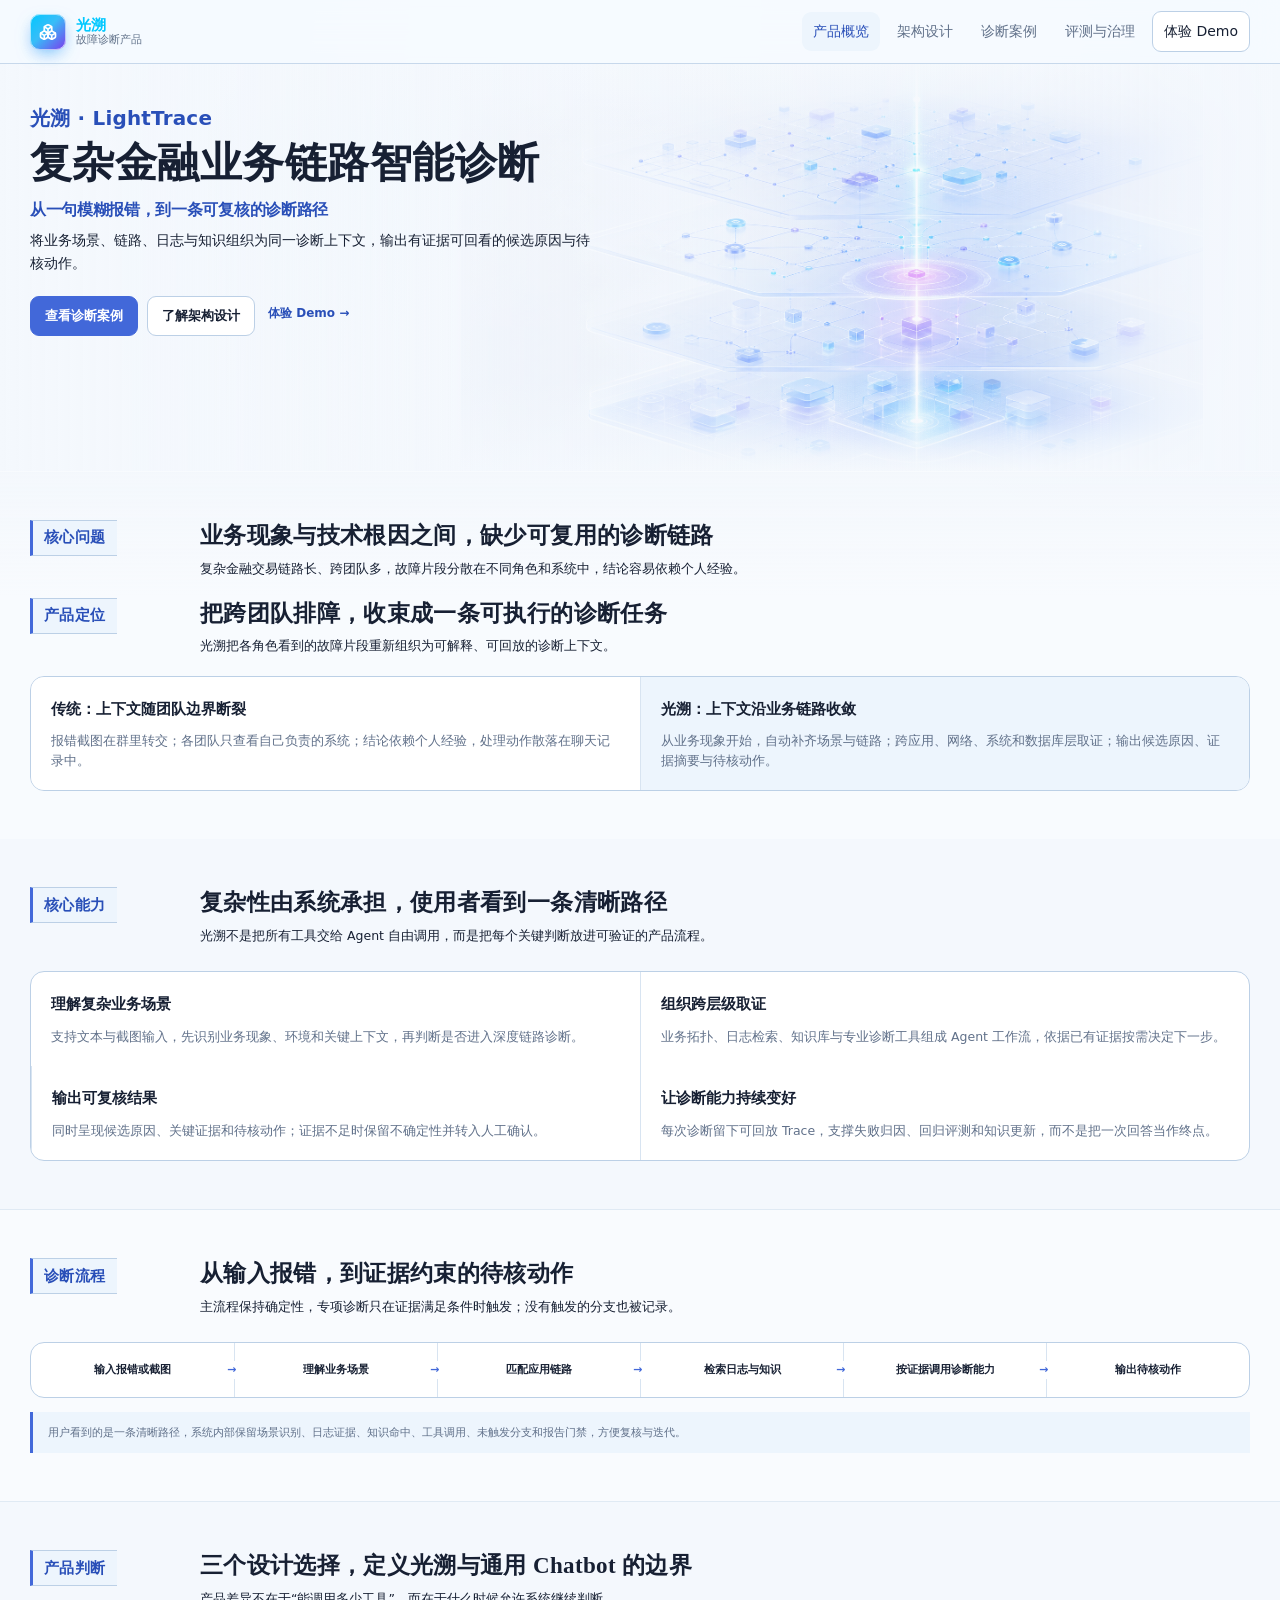
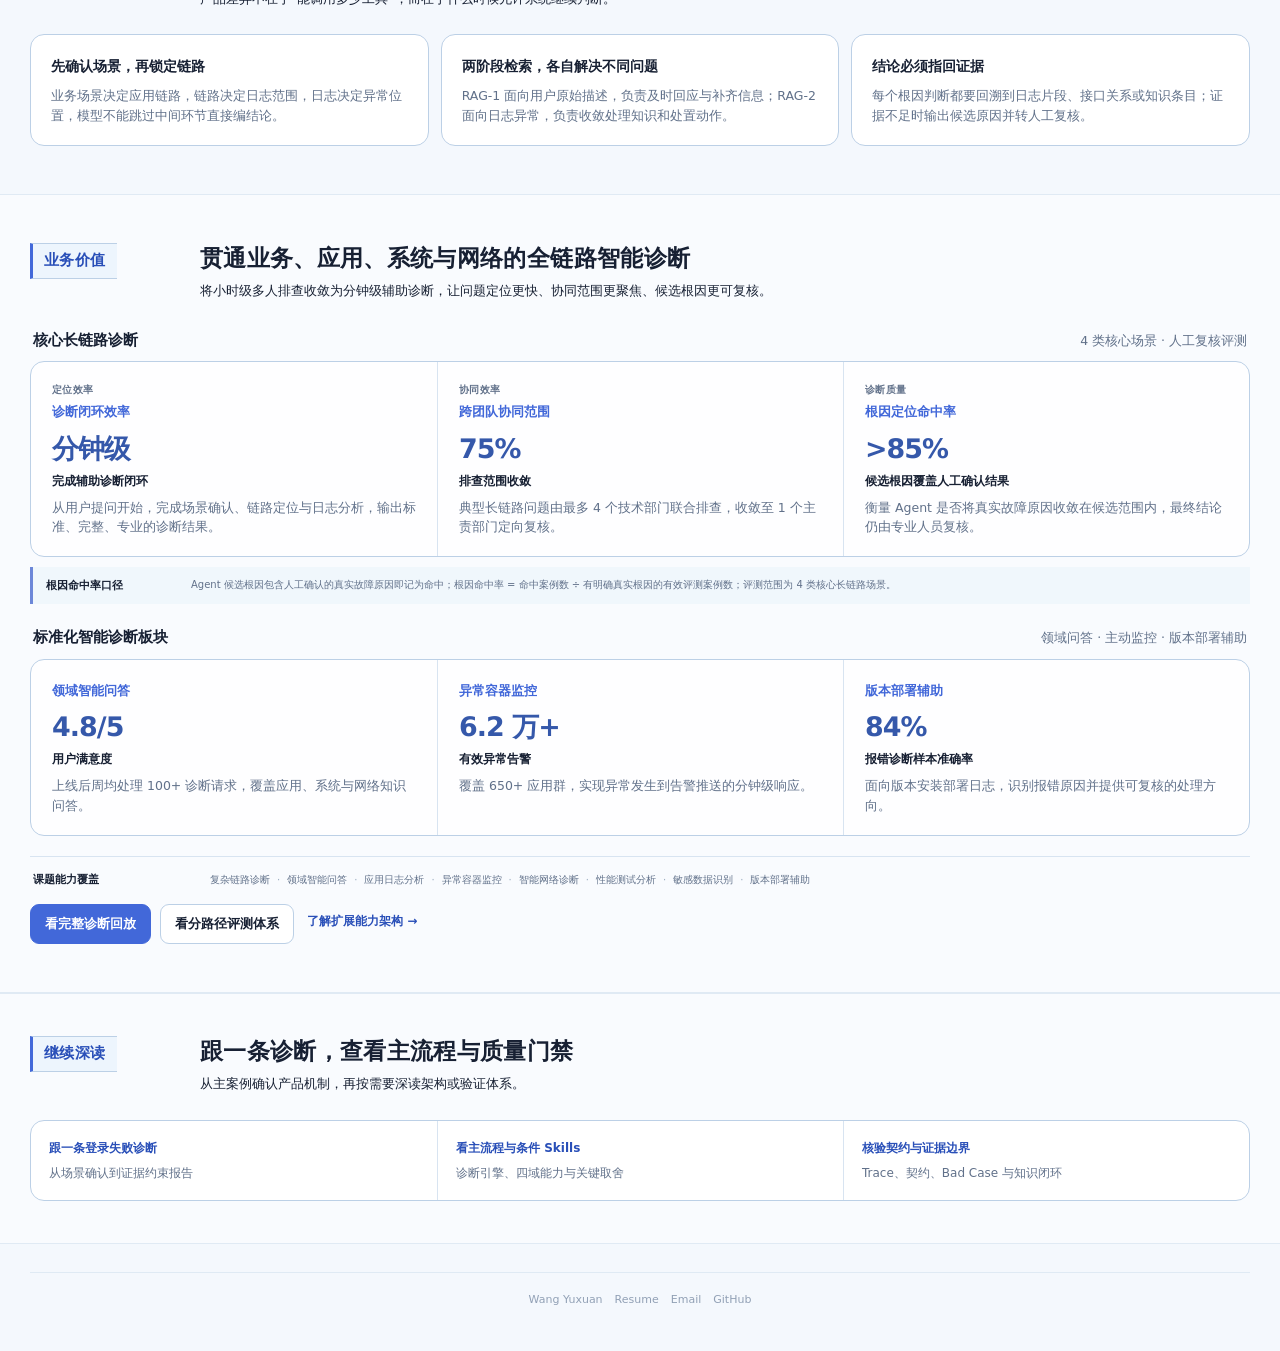
==== commit 2d8c8ab1: "feat: publish refreshed portfolio homepage" ====
--- a/index.html
+++ b/index.html
@@ -4,6 +4,7 @@
 <meta charset="utf-8"><meta name="viewport" content="width=device-width,initial-scale=1">
 <meta name="description" content="光溯 LightTrace 复杂金融业务链路智能诊断平台产品概览。">
 <title>光溯 LightTrace · 产品概览</title>
+<link rel="icon" type="image/svg+xml" href="guangsu-logo.svg">
 <link rel="stylesheet" href="guangsu-site.css">
 <style>
 .v2-note{margin-top:14px;padding:12px 15px;border-left:3px solid var(--blue);background:var(--soft);color:var(--muted);font-size:11px;line-height:1.55}
@@ -16,16 +17,20 @@
 .flow-band{display:grid;grid-template-columns:repeat(6,1fr);overflow:hidden;border:1px solid var(--line2);border-radius:var(--radius);background:var(--surface)}
 .flow-band span{position:relative;padding:18px 12px;color:var(--ink);font-size:11px;font-weight:720;text-align:center}.flow-band span+span{border-left:1px solid var(--line)}.flow-band span+span:before{content:'→';position:absolute;left:-8px;top:18px;color:var(--blue);font-weight:800;background:var(--surface)}
 .principle-grid{display:grid;grid-template-columns:repeat(3,1fr);gap:12px}.principle-grid article{padding:20px;border:1px solid var(--line2);border-radius:14px;background:var(--surface)}.principle-grid b{display:block;margin-bottom:8px;font-size:14px}.principle-grid p{margin:0;color:var(--muted);font-size:11px;line-height:1.55}
-@media(max-width:900px){.flow-band{grid-template-columns:repeat(3,1fr)}.flow-band span:nth-child(4){border-left:0;border-top:1px solid var(--line)}.flow-band span:nth-child(n+5){border-top:1px solid var(--line)}.flow-band span:nth-child(4):before,.flow-band span:nth-child(5):before,.flow-band span:nth-child(6):before{display:none}.principle-grid{grid-template-columns:1fr}.compare-grid,.capability-grid{grid-template-columns:1fr}.compare-grid article+article,.capability-grid article+article{border-left:0;border-top:1px solid var(--line)}}
+.value-section .head{margin-bottom:27px}.value-section .head h2{max-width:30em;text-wrap:balance}.value-section .head p{max-width:58em}
+.result-group+.result-group{margin-top:21px}.result-group-head{display:flex;align-items:baseline;justify-content:space-between;gap:20px;margin:0 3px 9px}.result-group-head h3{margin:0;font-size:15px;font-weight:690}.result-group-head p{margin:0;color:var(--muted);font-size:10.5px}.result-grid{display:grid;grid-template-columns:repeat(3,1fr);overflow:hidden;border:1px solid var(--line2);border-radius:14px;background:rgba(255,255,255,.82)}.result-grid article{min-height:164px;padding:20px 21px}.result-grid article+article{border-left:1px solid var(--line)}.metric-dimension{display:block;margin-bottom:3px;color:var(--muted);font-size:9.5px;font-weight:650;letter-spacing:.04em}.result-grid h4{margin:0 0 13px;color:var(--blue);font-size:13px;font-weight:700;letter-spacing:.005em}.result-grid strong{display:block;margin-bottom:9px;color:#3558aa;font-family:"Avenir Next","SF Pro Display","PingFang SC","Microsoft YaHei",system-ui,sans-serif;font-size:clamp(26px,2.1vw,30px);font-weight:650;line-height:1.02;font-variant-numeric:tabular-nums lining-nums;font-feature-settings:"tnum" 1,"lnum" 1;letter-spacing:-.035em;text-rendering:geometricPrecision}.result-grid b{display:block;margin-bottom:6px;color:var(--ink);font-size:12px;font-weight:670}.result-grid p{max-width:34em;margin:0;color:var(--muted);font-size:10.5px;line-height:1.55}
+.metric-note{display:grid;grid-template-columns:145px 1fr;margin-top:10px;padding:10px 13px;border-left:3px solid #6c87d8;background:rgba(237,245,253,.7);color:var(--muted);font-size:10px;line-height:1.55}.metric-note b{color:var(--ink);font-size:10.5px}.metric-note span{min-width:0}
+.coverage-band{display:grid;grid-template-columns:180px 1fr;margin-top:20px;padding-top:12px;border-top:1px solid var(--line)}.coverage-label{display:flex;align-items:center;padding:2px 3px;font-size:11px;font-weight:720}.coverage-items{display:flex;flex-wrap:wrap;align-items:center;gap:7px;padding:2px 0}.coverage-items span{color:var(--muted);font-size:10px}.coverage-items span+span:before{content:"·";margin-right:7px;color:#9aacbf}.value-section .actions{margin-top:13px}
+@media(max-width:900px){.flow-band{grid-template-columns:repeat(3,1fr)}.flow-band span:nth-child(4){border-left:0;border-top:1px solid var(--line)}.flow-band span:nth-child(n+5){border-top:1px solid var(--line)}.flow-band span:nth-child(4):before,.flow-band span:nth-child(5):before,.flow-band span:nth-child(6):before{display:none}.principle-grid{grid-template-columns:1fr}.compare-grid,.capability-grid,.result-grid{grid-template-columns:1fr}.compare-grid article+article,.capability-grid article+article,.result-grid article+article{border-left:0;border-top:1px solid var(--line)}.result-grid article{min-height:0}.metric-note{grid-template-columns:1fr;gap:3px}.coverage-band{grid-template-columns:1fr}.coverage-label{margin-bottom:5px}}
 @media(max-width:680px){.flow-band{grid-template-columns:1fr}.flow-band span+span,.flow-band span:nth-child(n+4){border-left:0;border-top:1px solid var(--line)}.flow-band span+span:before{display:none}}
-@media(max-width:680px){.path-head{margin-bottom:18px}.path-head+.path-head{margin-top:0}}
+@media(max-width:680px){.path-head{margin-bottom:18px}.path-head+.path-head{margin-top:0}.result-group-head{display:block}.result-group-head p{margin-top:3px}}
 </style>
 </head>
 <body>
 <a class="skip-link" href="#main">跳到主要内容</a>
-<nav class="nav"><div class="shell navin"><a class="brand" href="index.html"><span class="brandmark" aria-hidden="true"><svg viewBox="0 0 24 24" fill="none"><path d="M2.97 12.92A2 2 0 0 0 2 14.63v3.24a2 2 0 0 0 .97 1.71l3 1.8a2 2 0 0 0 2.06 0L12 19v-5.5l-5-3-4.03 2.42Z"/><path d="m7 16.5-4.74-2.85M7 16.5l5-3M7 16.5v5.17"/><path d="M12 13.5V19l3.97 2.38a2 2 0 0 0 2.06 0l3-1.8a2 2 0 0 0 .97-1.71v-3.24a2 2 0 0 0-.97-1.71L17 10.5l-5 3Z"/><path d="m17 16.5-5-3m5 3 4.74-2.85M17 16.5v5.17"/><path d="M7.97 4.42A2 2 0 0 0 7 6.13v4.37l5 3 5-3V6.13a2 2 0 0 0-.97-1.71l-3-1.8a2 2 0 0 0-2.06 0l-3 1.8Z"/><path d="M12 8 7.26 5.15M12 8l4.74-2.85M12 13.5V8"/></svg></span><span>光溯<small>故障诊断平台</small></span></a><div class="links"><a aria-current="page" href="index.html">产品概览</a><a href="architecture.html">架构设计</a><a href="case-study.html">诊断案例</a><a href="evidence.html">评测与治理</a><a class="demo" href="https://aiops.litrace.site/" target="_blank" rel="noreferrer">体验 Demo</a></div></div></nav>
+<nav class="nav"><div class="shell navin"><a class="brand" href="index.html"><span class="brandmark" aria-hidden="true"><svg viewBox="0 0 24 24" fill="none"><path d="M2.97 12.92A2 2 0 0 0 2 14.63v3.24a2 2 0 0 0 .97 1.71l3 1.8a2 2 0 0 0 2.06 0L12 19v-5.5l-5-3-4.03 2.42Z"/><path d="m7 16.5-4.74-2.85M7 16.5l5-3M7 16.5v5.17"/><path d="M12 13.5V19l3.97 2.38a2 2 0 0 0 2.06 0l3-1.8a2 2 0 0 0 .97-1.71v-3.24a2 2 0 0 0-.97-1.71L17 10.5l-5 3Z"/><path d="m17 16.5-5-3m5 3 4.74-2.85M17 16.5v5.17"/><path d="M7.97 4.42A2 2 0 0 0 7 6.13v4.37l5 3 5-3V6.13a2 2 0 0 0-.97-1.71l-3-1.8a2 2 0 0 0-2.06 0l-3 1.8Z"/><path d="M12 8 7.26 5.15M12 8l4.74-2.85M12 13.5V8"/></svg></span><span>光溯<small>故障诊断产品</small></span></a><div class="links"><a aria-current="page" href="index.html">产品概览</a><a href="architecture.html">架构设计</a><a href="case-study.html">诊断案例</a><a href="evidence.html">评测与治理</a><a class="demo" href="https://aiops.litrace.site/" target="_blank" rel="noreferrer">体验 Demo</a></div></div></nav>
 <main id="main">
-<header class="hero"><div class="shell hero-grid"><div><h1><span class="title-label">光溯 · LightTrace</span><span class="title-main">复杂金融业务链路智能诊断</span></h1><p class="subhead">从一句模糊报错，到一条可复核的诊断路径</p><p class="lead">将业务场景、链路、日志与知识组织为同一诊断上下文，输出有证据可回看的候选原因与待核动作。</p><div class="actions"><a class="btn primary" href="case-study.html">查看诊断案例</a><a class="btn" href="architecture.html">了解架构设计</a><a class="text-link" href="https://aiops.litrace.site/" target="_blank" rel="noreferrer">体验 Demo →</a></div><div class="v2-note">公开 Demo 使用匿名模拟数据演示产品机制；原课题规模与验证边界分别在架构、评测页说明。</div></div><figure class="product-frame hero-proof"><img src="assets/hero-cross-layer.png" alt="光溯跨层诊断工作台视觉"></figure></div></header>
+<header class="hero"><div class="shell hero-grid"><div><h1><span class="title-label">光溯 · LightTrace</span><span class="title-main">复杂金融业务链路智能诊断</span></h1><p class="subhead">从一句模糊报错，到一条可复核的诊断路径</p><p class="lead">将业务场景、链路、日志与知识组织为同一诊断上下文，输出有证据可回看的候选原因与待核动作。</p><div class="actions"><a class="btn primary" href="case-study.html">查看诊断案例</a><a class="btn" href="architecture.html">了解架构设计</a><a class="text-link" href="https://aiops.litrace.site/" target="_blank" rel="noreferrer">体验 Demo →</a></div></div><figure class="product-frame hero-proof"><img src="assets/hero-cross-layer.png" alt="光溯跨层诊断工作台视觉"></figure></div></header>
 
 <section class="section path-section"><div class="shell"><div class="head path-head"><div class="label">核心问题</div><div><h2>业务现象与技术根因之间，缺少可复用的诊断链路</h2><p>复杂金融交易链路长、跨团队多，故障片段分散在不同角色和系统中，结论容易依赖个人经验。</p></div></div><div class="head path-head"><div class="label">产品定位</div><div><h2>把跨团队排障，收束成一条可执行的诊断任务</h2><p>光溯把各角色看到的故障片段重新组织为可解释、可回放的诊断上下文。</p></div></div><div class="compare-grid"><article><h3>传统：上下文随团队边界断裂</h3><p>报错截图在群里转交；各团队只查看自己负责的系统；结论依赖个人经验，处理动作散落在聊天记录中。</p></article><article><h3>光溯：上下文沿业务链路收敛</h3><p>从业务现象开始，自动补齐场景与链路；跨应用、网络、系统和数据库层取证；输出候选原因、证据摘要与待核动作。</p></article></div></div></section>
 
@@ -35,7 +40,7 @@
 
 <section class="section"><div class="shell"><div class="head"><div class="label">产品判断</div><div><h2>三个设计选择，定义光溯与通用 Chatbot 的边界</h2><p>产品差异不在于“能调用多少工具”，而在于什么时候允许系统继续判断。</p></div></div><div class="principle-grid"><article><b>先确认场景，再锁定链路</b><p>业务场景决定应用链路，链路决定日志范围，日志决定异常位置，模型不能跳过中间环节直接编结论。</p></article><article><b>两阶段检索，各自解决不同问题</b><p>RAG-1 面向用户原始描述，负责及时回应与补齐信息；RAG-2 面向日志异常，负责收敛处理知识和处置动作。</p></article><article><b>结论必须指回证据</b><p>每个根因判断都要回溯到日志片段、接口关系或知识条目；证据不足时输出候选原因并转人工复核。</p></article></div></div></section>
 
-<section class="section alt"><div class="shell"><div class="head"><div class="label">试点价值 · 公开口径</div><div><h2>从跨团队人工拼接，到由 AI 组织上下文并沿链路取证</h2><p>原试点核心长链路场景体现了分钟级定位、20+ 节点全链路、跨部门协同人力下降与根因准确率提升等价值。公开页面与 Demo 使用匿名模拟数据，不把试点数字表述为公开 Demo 的独立测量结果。</p></div></div><div class="metric-chips"><span><strong>分钟级</strong>定位复杂问题</span><span><strong>20+</strong> 节点全链路</span><span><strong>-75%</strong> 协同人力</span><span><strong>&gt;85%</strong> 原试点根因准确率</span></div><div class="actions"><a class="btn primary" href="case-study.html">看完整诊断回放</a><a class="btn" href="evidence.html">看质量治理闭环</a></div></div></section>
+<section class="section alt value-section"><div class="shell"><div class="head"><div class="label">业务价值</div><div><h2>贯通业务、应用、系统与网络的全链路智能诊断</h2><p>将小时级多人排查收敛为分钟级辅助诊断，让问题定位更快、协同范围更聚焦、候选根因更可复核。</p></div></div><div class="result-group"><div class="result-group-head"><h3>核心长链路诊断</h3><p>4 类核心场景 · 人工复核评测</p></div><div class="result-grid primary"><article><span class="metric-dimension">定位效率</span><h4>诊断闭环效率</h4><strong>分钟级</strong><b>完成辅助诊断闭环</b><p>从用户提问开始，完成场景确认、链路定位与日志分析，输出标准、完整、专业的诊断结果。</p></article><article><span class="metric-dimension">协同效率</span><h4>跨团队协同范围</h4><strong>75%</strong><b>排查范围收敛</b><p>典型长链路问题由最多 4 个技术部门联合排查，收敛至 1 个主责部门定向复核。</p></article><article><span class="metric-dimension">诊断质量</span><h4>根因定位命中率</h4><strong>&gt;85%</strong><b>候选根因覆盖人工确认结果</b><p>衡量 Agent 是否将真实故障原因收敛在候选范围内，最终结论仍由专业人员复核。</p></article></div><aside class="metric-note"><b>根因命中率口径</b><span>Agent 候选根因包含人工确认的真实故障原因即记为命中；根因命中率 = 命中案例数 ÷ 有明确真实根因的有效评测案例数；评测范围为 4 类核心长链路场景。</span></aside></div><div class="result-group"><div class="result-group-head"><h3>标准化智能诊断板块</h3><p>领域问答 · 主动监控 · 版本部署辅助</p></div><div class="result-grid"><article><h4>领域智能问答</h4><strong>4.8/5</strong><b>用户满意度</b><p>上线后周均处理 100+ 诊断请求，覆盖应用、系统与网络知识问答。</p></article><article><h4>异常容器监控</h4><strong>6.2 万+</strong><b>有效异常告警</b><p>覆盖 650+ 应用群，实现异常发生到告警推送的分钟级响应。</p></article><article><h4>版本部署辅助</h4><strong>84%</strong><b>报错诊断样本准确率</b><p>面向版本安装部署日志，识别报错原因并提供可复核的处理方向。</p></article></div></div><div class="coverage-band"><div class="coverage-label">课题能力覆盖</div><div class="coverage-items"><span>复杂链路诊断</span><span>领域智能问答</span><span>应用日志分析</span><span>异常容器监控</span><span>智能网络诊断</span><span>性能测试分析</span><span>敏感数据识别</span><span>版本部署辅助</span></div></div><div class="actions"><a class="btn primary" href="case-study.html">看完整诊断回放</a><a class="btn" href="evidence.html">看分路径评测体系</a><a class="text-link" href="architecture.html">了解扩展能力架构 →</a></div></div></section>
 
 <section class="section alt reading-section"><div class="shell"><div class="head"><div class="label">继续深读</div><div><h2>跟一条诊断，查看主流程与质量门禁</h2><p>从主案例确认产品机制，再按需要深读架构或验证体系。</p></div></div><div class="reading-grid reading-rail"><a href="case-study.html">跟一条登录失败诊断<small>从场景确认到证据约束报告</small></a><a href="architecture.html">看主流程与条件 Skills<small>诊断引擎、四域能力与关键取舍</small></a><a href="evidence.html">核验契约与证据边界<small>Trace、契约、Bad Case 与知识闭环</small></a></div></div></section>
 </main>
